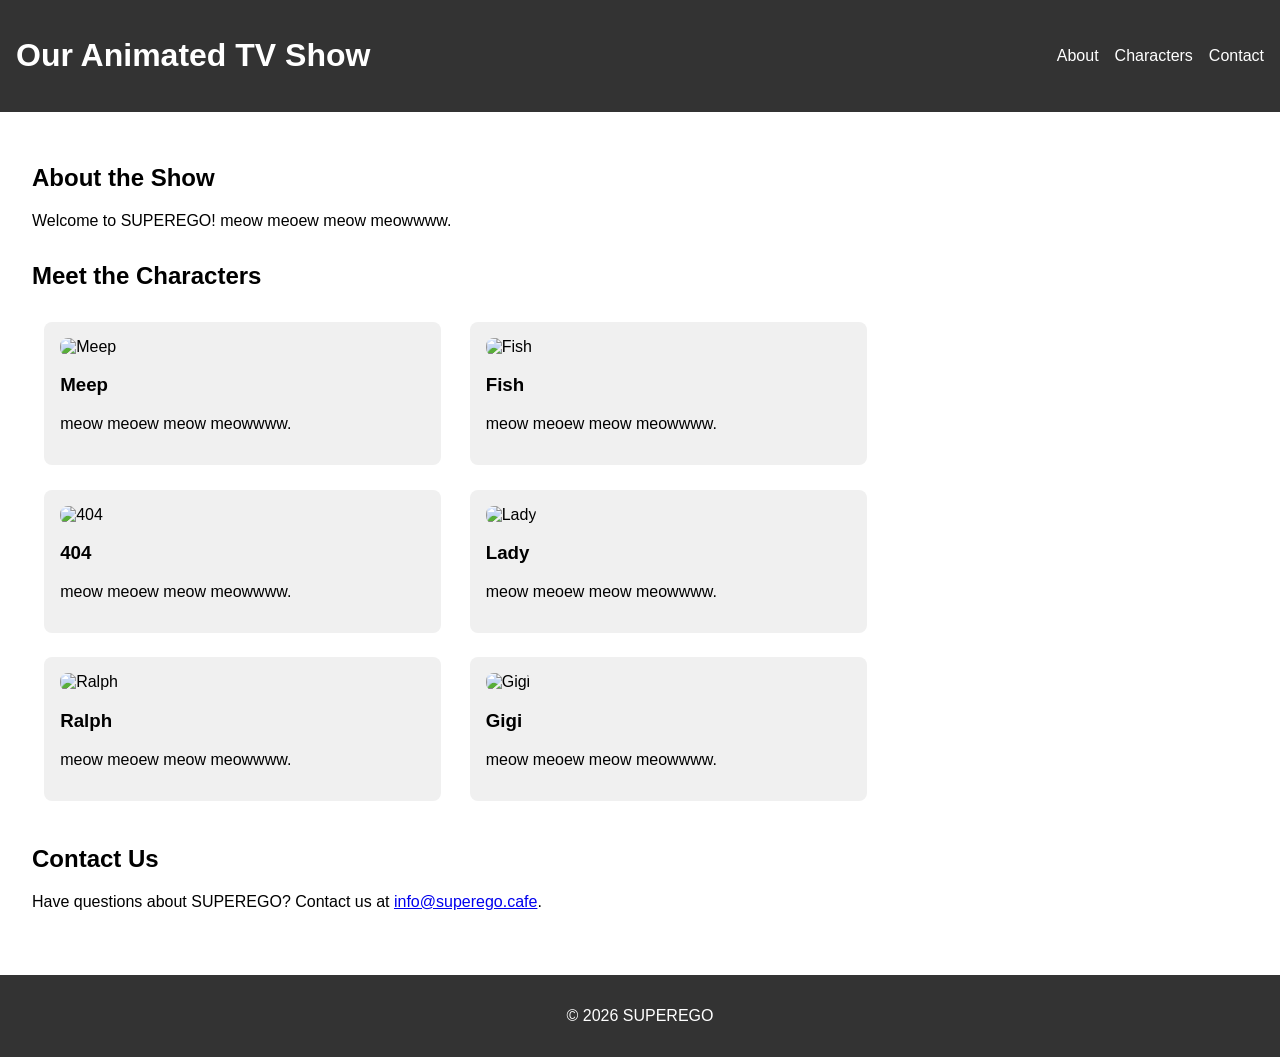
==== index.html @ 04eef26b "Add files via upload hello. this is me. the creator. i am on a phone call and it is late. i am makin" ====
<!DOCTYPE html>
<html lang="en">
<head>
  <meta charset="UTF-8">
  <meta name="viewport" content="width=device-width, initial-scale=1.0">
  <title>SUPEREGO</title>
  <link rel="stylesheet" href="styles.css">
</head>
<body>
  <header>
    <h1>Our Animated TV Show</h1>
    <nav>
      <ul>
        <li><a href="#about">About</a></li>
        <li><a href="#characters">Characters</a></li>
        <li><a href="#contact">Contact</a></li>
      </ul>
    </nav>
  </header>

  <main>
    <section id="about" class="section">
      <h2>About the Show</h2>
      <p>Welcome to SUPEREGO! meow meoew meow meowwww.</p>
    </section>

    <section id="characters" class="section">
      <h2>Meet the Characters</h2>
      
      <div class="character" data-name="meep">
        <img src="placeholder.jpg" alt="Meep">
        <h3>Meep</h3>
        <p>meow meoew meow meowwww.</p>
      </div>
      
      <div class="character" data-name="fish">
        <img src="placeholder.jpg" alt="Fish">
        <h3>Fish</h3>
        <p>meow meoew meow meowwww.</p>
      </div>
      
      <div class="character" data-name="404">
        <img src="placeholder.jpg" alt="404">
        <h3>404</h3>
        <p>meow meoew meow meowwww.</p>
      </div>
      
      <div class="character" data-name="lady">
        <img src="placeholder.jpg" alt="Lady">
        <h3>Lady</h3>
        <p>meow meoew meow meowwww.</p>
      </div>
      
      <div class="character" data-name="ralph">
        <img src="placeholder.jpg" alt="Ralph">
        <h3>Ralph</h3>
        <p>meow meoew meow meowwww.</p>
      </div>
      
      <div class="character" data-name="gigi">
        <img src="placeholder.jpg" alt="Gigi">
        <h3>Gigi</h3>
        <p>meow meoew meow meowwww.</p>
      </div>
    </section>

    <section id="contact" class="section">
      <h2>Contact Us</h2>
      <p>Have questions about SUPEREGO? Contact us at <a href="mailto:info@superego.cafe">info@superego.cafe</a>.</p>
    </section>
  </main>

  <footer>
    <p>&copy; 2026 SUPEREGO</p>
  </footer>

  <script src="script.js"></script>
</body>
</html>
---- styles.css ----
body {
  font-family: Arial, sans-serif;
  margin: 0;
  padding: 0;
}

header {
  background-color: #333;
  color: white;
  padding: 1em;
  display: flex;
  justify-content: space-between;
  align-items: center;
}

nav ul {
  list-style: none;
  margin: 0;
  padding: 0;
  display: flex;
}

nav ul li {
  margin-left: 1em;
}

nav ul li a {
  color: white;
  text-decoration: none;
}

main {
  padding: 2em;
}

.section {
  margin-bottom: 2em;
  opacity: 0;
  transform: translateY(20px);
  transition: all 0.5s ease-out;
}

.section.visible {
  opacity: 1;
  transform: translateY(0);
}

.character {
  display: inline-block;
  width: 30%;
  vertical-align: top;
  margin: 1%;
  background-color: #f0f0f0;
  padding: 1em;
  border-radius: 8px;
}

.character img {
  width: 100%;
  height: 200px;
  object-fit: cover;
  border-radius: 8px;
}

footer {
  background-color: #333;
  color: white;
  text-align: center;
  padding: 1em;
}
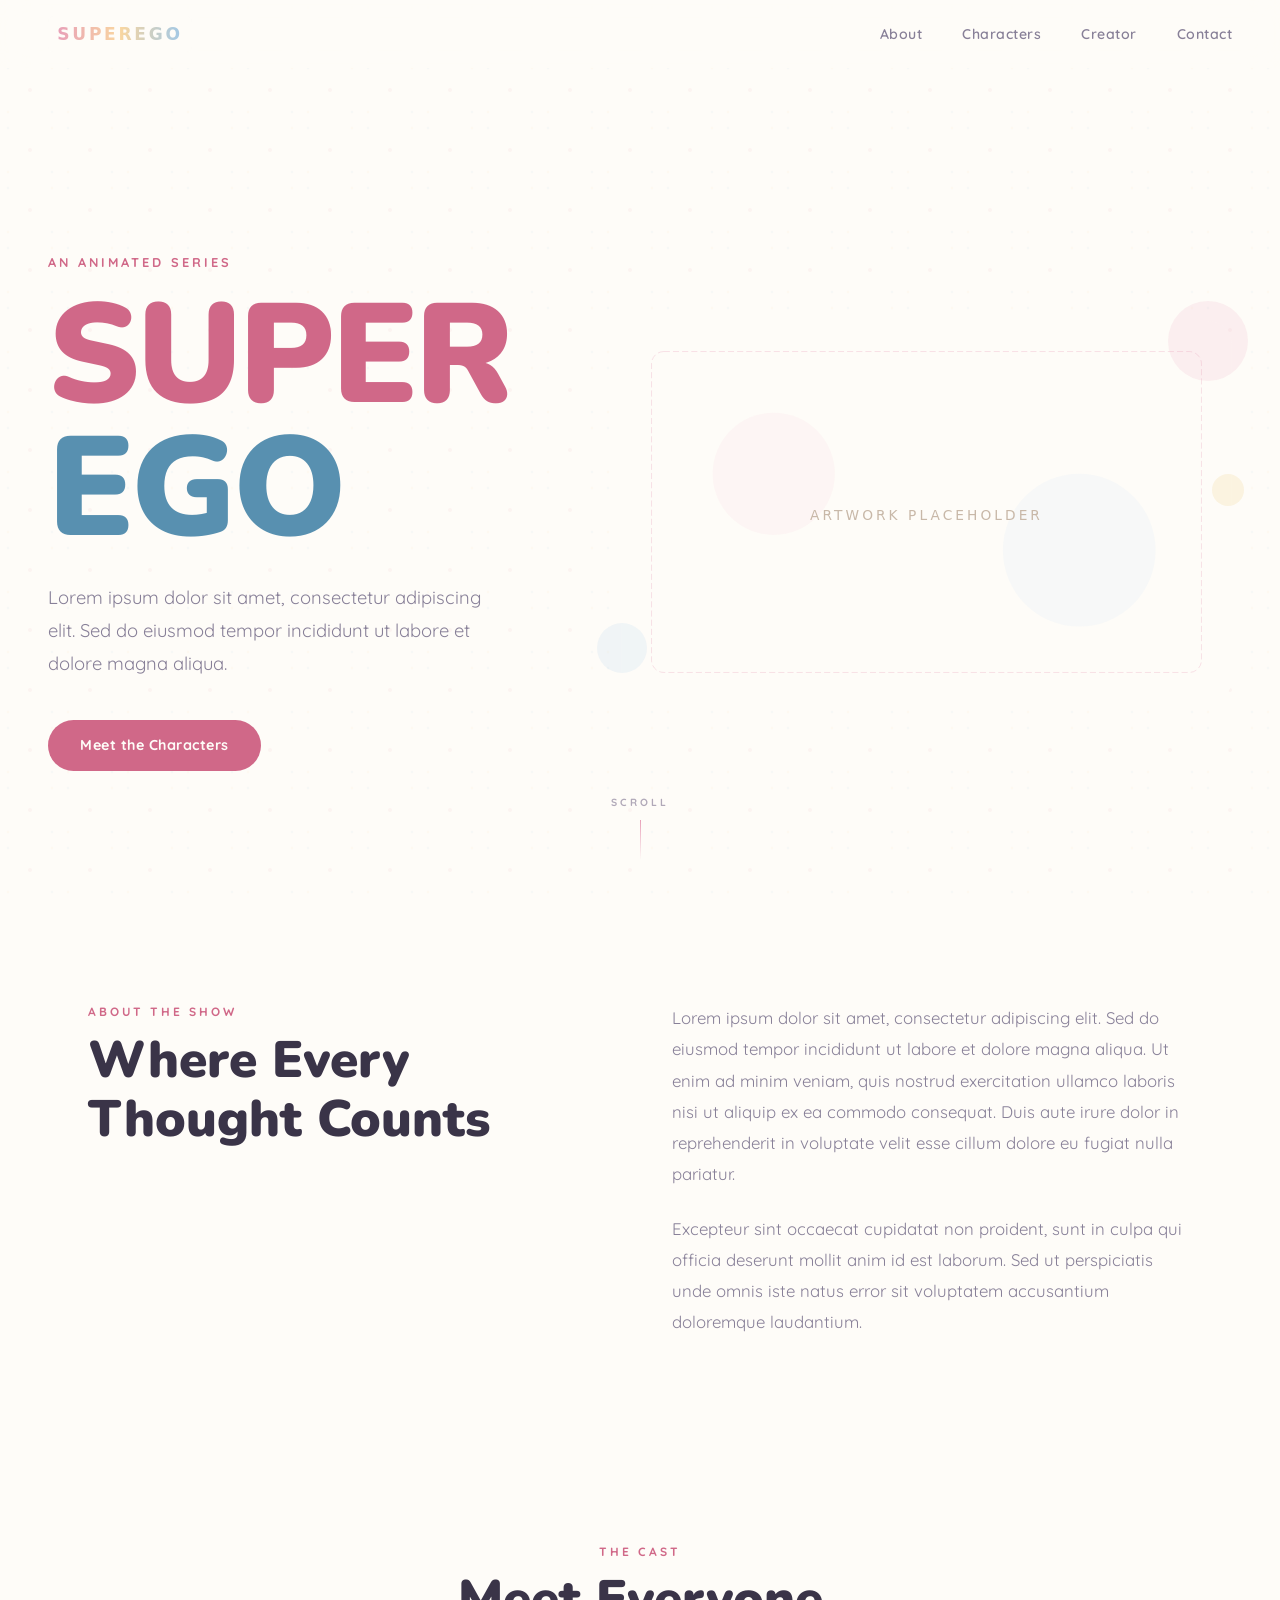
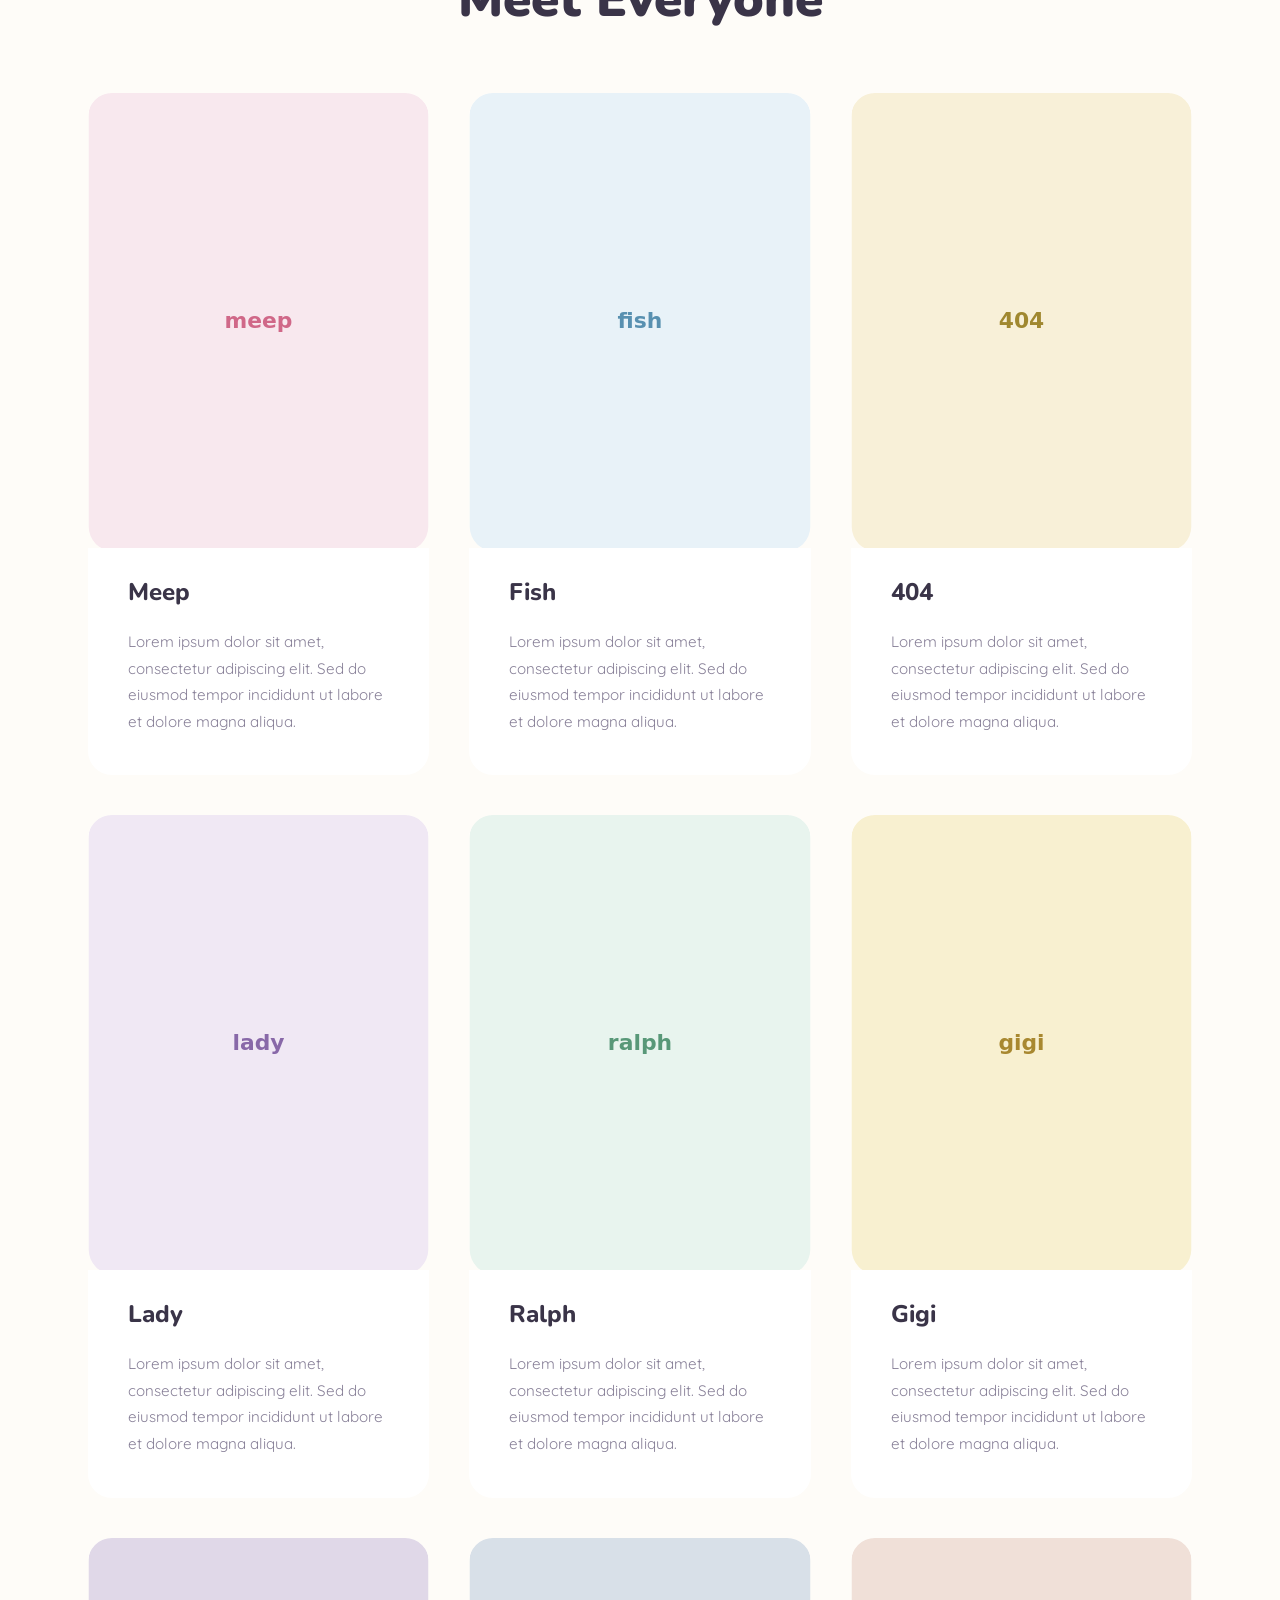
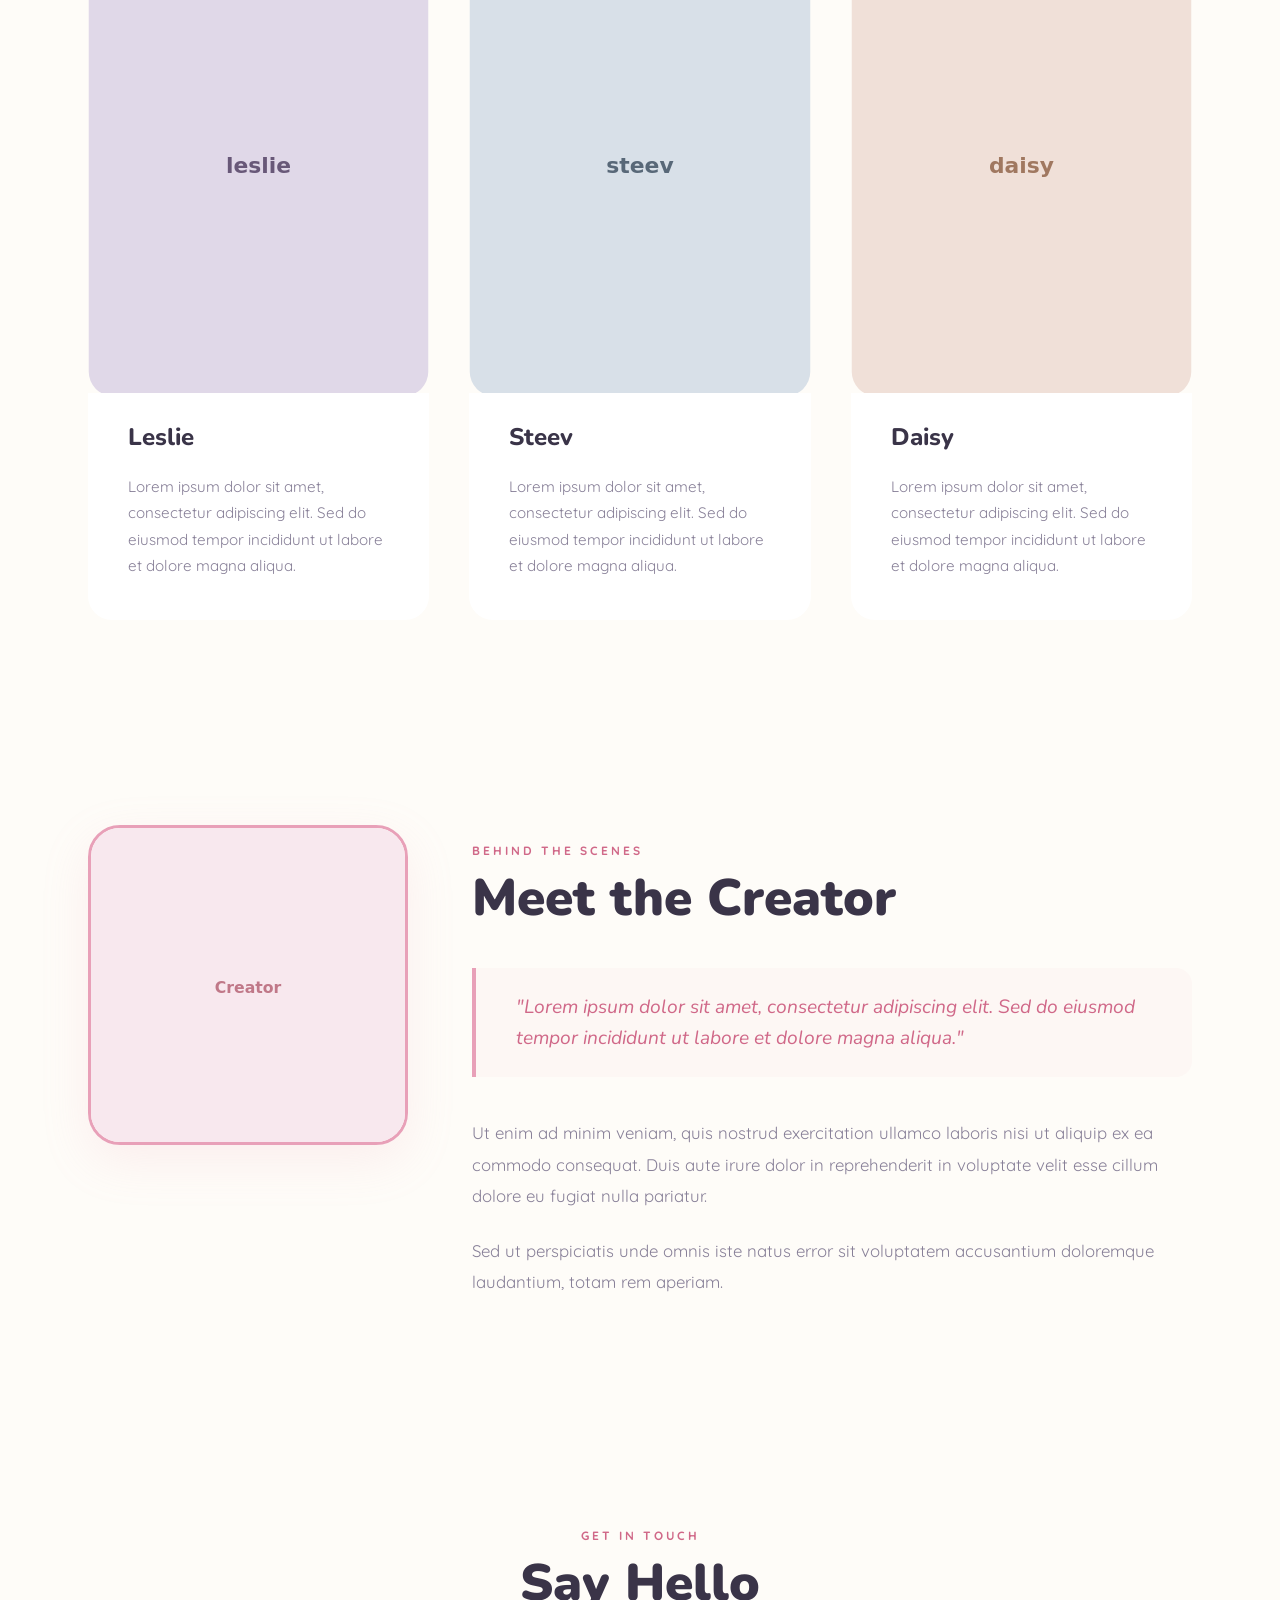
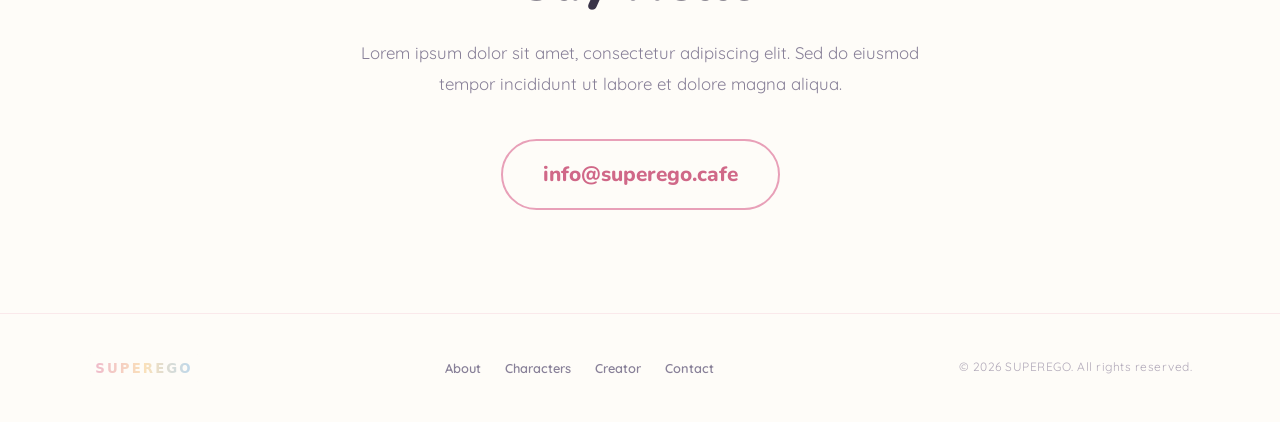
==== commit 4050b65c: "Add polished conventional site at root + interactive room at /room/ Root (superego.cafe): - 9 charac" ====
--- a/index.html
+++ b/index.html
@@ -4,74 +4,167 @@
   <meta charset="UTF-8">
   <meta name="viewport" content="width=device-width, initial-scale=1.0">
   <title>SUPEREGO</title>
+  <meta name="description" content="SUPEREGO - An animated series about nine unforgettable characters.">
+  <link rel="preconnect" href="https://fonts.googleapis.com">
+  <link rel="preconnect" href="https://fonts.gstatic.com" crossorigin>
+  <link href="https://fonts.googleapis.com/css2?family=Nunito:wght@400;600;700;800;900&family=Quicksand:wght@400;500;600;700&display=swap" rel="stylesheet">
   <link rel="stylesheet" href="styles.css">
 </head>
 <body>
+  <div class="bg-pattern" aria-hidden="true"></div>
+
   <header>
-    <h1>Our Animated TV Show</h1>
-    <nav>
-      <ul>
+    <nav class="nav" id="nav" aria-label="Main navigation">
+      <a href="#hero" class="nav-logo" aria-label="SUPEREGO home">
+        <img src="assets/logo-placeholder.svg" alt="SUPEREGO" width="160" height="40">
+      </a>
+      <button class="nav-toggle" id="navToggle" aria-expanded="false" aria-controls="navMenu" aria-label="Toggle navigation">
+        <span></span><span></span><span></span>
+      </button>
+      <ul class="nav-links" id="navMenu" role="list">
         <li><a href="#about">About</a></li>
         <li><a href="#characters">Characters</a></li>
+        <li><a href="#creator">Creator</a></li>
         <li><a href="#contact">Contact</a></li>
       </ul>
     </nav>
   </header>
 
+  <section class="hero" id="hero" aria-label="Introduction">
+    <div class="hero-inner">
+      <div class="hero-text">
+        <p class="hero-eyebrow">An Animated Series</p>
+        <h1 class="hero-title">
+          <span class="hero-line hero-line--1" aria-hidden="true">SUPER</span>
+          <span class="hero-line hero-line--2" aria-hidden="true">EGO</span>
+        </h1>
+        <p class="hero-tagline">Lorem ipsum dolor sit amet, consectetur adipiscing elit. Sed do eiusmod tempor incididunt ut labore et dolore magna aliqua.</p>
+        <a href="#characters" class="hero-cta">Meet the Characters</a>
+      </div>
+      <div class="hero-artwork">
+        <img src="assets/background-placeholder.svg" alt="SUPEREGO ensemble artwork placeholder" width="800" height="500">
+        <div class="hero-decor hero-decor--1" aria-hidden="true"></div>
+        <div class="hero-decor hero-decor--2" aria-hidden="true"></div>
+        <div class="hero-decor hero-decor--3" aria-hidden="true"></div>
+      </div>
+    </div>
+    <div class="scroll-indicator" aria-hidden="true">
+      <span>Scroll</span>
+      <div class="scroll-line"></div>
+    </div>
+  </section>
+
   <main>
-    <section id="about" class="section">
-      <h2>About the Show</h2>
-      <p>Welcome to SUPEREGO! meow meoew meow meowwww.</p>
-    </section>
-
-    <section id="characters" class="section">
-      <h2>Meet the Characters</h2>
-      
-      <div class="character" data-name="meep">
-        <img src="placeholder.jpg" alt="Meep">
-        <h3>Meep</h3>
-        <p>meow meoew meow meowwww.</p>
-      </div>
-      
-      <div class="character" data-name="fish">
-        <img src="placeholder.jpg" alt="Fish">
-        <h3>Fish</h3>
-        <p>meow meoew meow meowwww.</p>
-      </div>
-      
-      <div class="character" data-name="404">
-        <img src="placeholder.jpg" alt="404">
-        <h3>404</h3>
-        <p>meow meoew meow meowwww.</p>
-      </div>
-      
-      <div class="character" data-name="lady">
-        <img src="placeholder.jpg" alt="Lady">
-        <h3>Lady</h3>
-        <p>meow meoew meow meowwww.</p>
-      </div>
-      
-      <div class="character" data-name="ralph">
-        <img src="placeholder.jpg" alt="Ralph">
-        <h3>Ralph</h3>
-        <p>meow meoew meow meowwww.</p>
-      </div>
-      
-      <div class="character" data-name="gigi">
-        <img src="placeholder.jpg" alt="Gigi">
-        <h3>Gigi</h3>
-        <p>meow meoew meow meowwww.</p>
+    <section class="about section" id="about">
+      <div class="container">
+        <div class="about-layout">
+          <div class="about-header reveal">
+            <span class="section-eyebrow">About the Show</span>
+            <h2 class="section-title">Where Every<br>Thought Counts</h2>
+          </div>
+          <div class="about-body reveal">
+            <div class="about-columns">
+              <div class="about-col">
+                <p>Lorem ipsum dolor sit amet, consectetur adipiscing elit. Sed do eiusmod tempor incididunt ut labore et dolore magna aliqua. Ut enim ad minim veniam, quis nostrud exercitation ullamco laboris nisi ut aliquip ex ea commodo consequat. Duis aute irure dolor in reprehenderit in voluptate velit esse cillum dolore eu fugiat nulla pariatur.</p>
+              </div>
+              <div class="about-col">
+                <p>Excepteur sint occaecat cupidatat non proident, sunt in culpa qui officia deserunt mollit anim id est laborum. Sed ut perspiciatis unde omnis iste natus error sit voluptatem accusantium doloremque laudantium.</p>
+              </div>
+            </div>
+          </div>
+        </div>
       </div>
     </section>
 
-    <section id="contact" class="section">
-      <h2>Contact Us</h2>
-      <p>Have questions about SUPEREGO? Contact us at <a href="mailto:info@superego.cafe">info@superego.cafe</a>.</p>
+    <section class="characters section" id="characters">
+      <div class="container">
+        <div class="characters-header reveal">
+          <span class="section-eyebrow">The Cast</span>
+          <h2 class="section-title">Meet Everyone</h2>
+        </div>
+        <div class="character-grid">
+          <article class="character-card reveal" data-accent="pink">
+            <div class="character-card-img"><img src="assets/characters/meep-placeholder.svg" alt="Meep" width="280" height="380" loading="lazy"></div>
+            <div class="character-card-body"><h3 class="character-card-name">Meep</h3><p class="character-card-desc">Lorem ipsum dolor sit amet, consectetur adipiscing elit. Sed do eiusmod tempor incididunt ut labore et dolore magna aliqua.</p></div>
+          </article>
+          <article class="character-card reveal" data-accent="blue">
+            <div class="character-card-img"><img src="assets/characters/fish-placeholder.svg" alt="Fish" width="280" height="380" loading="lazy"></div>
+            <div class="character-card-body"><h3 class="character-card-name">Fish</h3><p class="character-card-desc">Lorem ipsum dolor sit amet, consectetur adipiscing elit. Sed do eiusmod tempor incididunt ut labore et dolore magna aliqua.</p></div>
+          </article>
+          <article class="character-card reveal" data-accent="yellow">
+            <div class="character-card-img"><img src="assets/characters/404-placeholder.svg" alt="404" width="280" height="380" loading="lazy"></div>
+            <div class="character-card-body"><h3 class="character-card-name">404</h3><p class="character-card-desc">Lorem ipsum dolor sit amet, consectetur adipiscing elit. Sed do eiusmod tempor incididunt ut labore et dolore magna aliqua.</p></div>
+          </article>
+          <article class="character-card reveal" data-accent="lavender">
+            <div class="character-card-img"><img src="assets/characters/lady-placeholder.svg" alt="Lady" width="280" height="380" loading="lazy"></div>
+            <div class="character-card-body"><h3 class="character-card-name">Lady</h3><p class="character-card-desc">Lorem ipsum dolor sit amet, consectetur adipiscing elit. Sed do eiusmod tempor incididunt ut labore et dolore magna aliqua.</p></div>
+          </article>
+          <article class="character-card reveal" data-accent="green">
+            <div class="character-card-img"><img src="assets/characters/ralph-placeholder.svg" alt="Ralph" width="280" height="380" loading="lazy"></div>
+            <div class="character-card-body"><h3 class="character-card-name">Ralph</h3><p class="character-card-desc">Lorem ipsum dolor sit amet, consectetur adipiscing elit. Sed do eiusmod tempor incididunt ut labore et dolore magna aliqua.</p></div>
+          </article>
+          <article class="character-card reveal" data-accent="gold">
+            <div class="character-card-img"><img src="assets/characters/gigi-placeholder.svg" alt="Gigi" width="280" height="380" loading="lazy"></div>
+            <div class="character-card-body"><h3 class="character-card-name">Gigi</h3><p class="character-card-desc">Lorem ipsum dolor sit amet, consectetur adipiscing elit. Sed do eiusmod tempor incididunt ut labore et dolore magna aliqua.</p></div>
+          </article>
+          <article class="character-card reveal" data-accent="pink">
+            <div class="character-card-img"><img src="assets/characters/leslie-placeholder.svg" alt="Leslie" width="280" height="380" loading="lazy"></div>
+            <div class="character-card-body"><h3 class="character-card-name">Leslie</h3><p class="character-card-desc">Lorem ipsum dolor sit amet, consectetur adipiscing elit. Sed do eiusmod tempor incididunt ut labore et dolore magna aliqua.</p></div>
+          </article>
+          <article class="character-card reveal" data-accent="blue">
+            <div class="character-card-img"><img src="assets/characters/steev-placeholder.svg" alt="Steev" width="280" height="380" loading="lazy"></div>
+            <div class="character-card-body"><h3 class="character-card-name">Steev</h3><p class="character-card-desc">Lorem ipsum dolor sit amet, consectetur adipiscing elit. Sed do eiusmod tempor incididunt ut labore et dolore magna aliqua.</p></div>
+          </article>
+          <article class="character-card reveal" data-accent="yellow">
+            <div class="character-card-img"><img src="assets/characters/daisy-placeholder.svg" alt="Daisy" width="280" height="380" loading="lazy"></div>
+            <div class="character-card-body"><h3 class="character-card-name">Daisy</h3><p class="character-card-desc">Lorem ipsum dolor sit amet, consectetur adipiscing elit. Sed do eiusmod tempor incididunt ut labore et dolore magna aliqua.</p></div>
+          </article>
+        </div>
+      </div>
+    </section>
+
+    <section class="creator section" id="creator">
+      <div class="container">
+        <div class="creator-layout">
+          <div class="creator-visual reveal">
+            <img src="assets/creator-placeholder.svg" alt="Illustration of the creator" width="320" height="320">
+          </div>
+          <div class="creator-content reveal">
+            <span class="section-eyebrow">Behind the Scenes</span>
+            <h2 class="section-title">Meet the Creator</h2>
+            <blockquote class="creator-quote"><p>"Lorem ipsum dolor sit amet, consectetur adipiscing elit. Sed do eiusmod tempor incididunt ut labore et dolore magna aliqua."</p></blockquote>
+            <p class="creator-bio">Ut enim ad minim veniam, quis nostrud exercitation ullamco laboris nisi ut aliquip ex ea commodo consequat. Duis aute irure dolor in reprehenderit in voluptate velit esse cillum dolore eu fugiat nulla pariatur.</p>
+            <p class="creator-bio">Sed ut perspiciatis unde omnis iste natus error sit voluptatem accusantium doloremque laudantium, totam rem aperiam.</p>
+          </div>
+        </div>
+      </div>
+    </section>
+
+    <section class="contact section" id="contact">
+      <div class="container">
+        <div class="contact-layout reveal">
+          <span class="section-eyebrow">Get in Touch</span>
+          <h2 class="section-title">Say Hello</h2>
+          <p class="contact-text">Lorem ipsum dolor sit amet, consectetur adipiscing elit. Sed do eiusmod tempor incididunt ut labore et dolore magna aliqua.</p>
+          <a href="mailto:info@superego.cafe" class="contact-email">info@superego.cafe</a>
+        </div>
+      </div>
     </section>
   </main>
 
-  <footer>
-    <p>&copy; 2026 SUPEREGO</p>
+  <footer class="footer">
+    <div class="container footer-inner">
+      <div class="footer-brand"><img src="assets/logo-placeholder.svg" alt="SUPEREGO" width="120" height="30"></div>
+      <nav class="footer-nav" aria-label="Footer navigation">
+        <ul role="list">
+          <li><a href="#about">About</a></li>
+          <li><a href="#characters">Characters</a></li>
+          <li><a href="#creator">Creator</a></li>
+          <li><a href="#contact">Contact</a></li>
+        </ul>
+      </nav>
+      <p class="footer-copy">&copy; 2026 SUPEREGO. All rights reserved.</p>
+    </div>
   </footer>
 
   <script src="script.js"></script>
--- a/styles.css
+++ b/styles.css
@@ -1,70 +1,104 @@
-body {
-  font-family: Arial, sans-serif;
-  margin: 0;
-  padding: 0;
-}
-
-header {
-  background-color: #333;
-  color: white;
-  padding: 1em;
-  display: flex;
-  justify-content: space-between;
-  align-items: center;
-}
-
-nav ul {
-  list-style: none;
-  margin: 0;
-  padding: 0;
-  display: flex;
-}
-
-nav ul li {
-  margin-left: 1em;
-}
-
-nav ul li a {
-  color: white;
-  text-decoration: none;
-}
-
-main {
-  padding: 2em;
-}
-
-.section {
-  margin-bottom: 2em;
-  opacity: 0;
-  transform: translateY(20px);
-  transition: all 0.5s ease-out;
-}
-
-.section.visible {
-  opacity: 1;
-  transform: translateY(0);
-}
-
-.character {
-  display: inline-block;
-  width: 30%;
-  vertical-align: top;
-  margin: 1%;
-  background-color: #f0f0f0;
-  padding: 1em;
-  border-radius: 8px;
-}
-
-.character img {
-  width: 100%;
-  height: 200px;
-  object-fit: cover;
-  border-radius: 8px;
-}
-
-footer {
-  background-color: #333;
-  color: white;
-  text-align: center;
-  padding: 1em;
-}+:root{--c-bg:#FEFCF8;--c-surface:#FFF;--c-text:#3A3448;--c-text-dim:#888098;--c-text-light:#B0A8B8;--c-pink:#E8A0B8;--c-pink-deep:#D06888;--c-blue:#A0C8E8;--c-blue-deep:#5890B0;--c-yellow:#F0D080;--c-yellow-deep:#C8A838;--c-lavender:#C8A8E0;--c-lavender-deep:#8868A8;--c-green:#90C8A8;--c-green-deep:#589878;--c-gold:#E0C060;--c-gold-deep:#A88830;--ff-heading:'Nunito',system-ui,sans-serif;--ff-body:'Quicksand',system-ui,sans-serif;--sp-xs:.5rem;--sp-sm:1rem;--sp-md:1.5rem;--sp-lg:2.5rem;--sp-xl:4rem;--sp-2xl:6rem;--sp-3xl:8rem;--container-max:1200px;--section-pad:clamp(4rem,8vw,8rem);--r-sm:8px;--r-md:16px;--r-lg:24px;--r-xl:32px;--ease-out:cubic-bezier(.16,1,.3,1);--ease-smooth:cubic-bezier(.4,0,.2,1);--dur-fast:.2s;--dur-med:.4s;--dur-slow:.7s}
+*,*::before,*::after{margin:0;padding:0;box-sizing:border-box}
+html{scroll-behavior:smooth;-webkit-text-size-adjust:100%}
+body{font-family:var(--ff-body);background:var(--c-bg);color:var(--c-text);line-height:1.7;overflow-x:hidden;-webkit-font-smoothing:antialiased}
+img{max-width:100%;height:auto;display:block}
+a{color:inherit;text-decoration:none}
+ul{list-style:none}
+button{background:none;border:none;cursor:pointer;font:inherit;color:inherit}
+.container{width:100%;max-width:var(--container-max);margin:0 auto;padding:0 clamp(1.5rem,4vw,3rem)}
+.section{position:relative;z-index:1;padding:var(--section-pad) 0}
+.bg-pattern{position:fixed;inset:0;background-image:url('assets/pattern.svg');background-repeat:repeat;background-size:60px 60px;opacity:.5;pointer-events:none;z-index:0}
+.nav{position:fixed;top:0;left:0;right:0;z-index:100;display:flex;justify-content:space-between;align-items:center;padding:var(--sp-sm) clamp(1.5rem,4vw,3rem);background:rgba(254,252,248,.88);backdrop-filter:blur(16px);-webkit-backdrop-filter:blur(16px);transition:transform var(--dur-med) var(--ease-smooth),box-shadow var(--dur-med) var(--ease-smooth)}
+.nav:not(.at-top){box-shadow:0 1px 0 0 rgba(232,160,184,.2)}
+.nav.hidden{transform:translateY(-100%)}
+.nav-logo{display:flex;align-items:center;flex-shrink:0}
+.nav-logo img{height:36px;width:auto}
+.nav-links{display:flex;gap:var(--sp-lg)}
+.nav-links a{font-family:var(--ff-body);font-size:.88rem;font-weight:600;color:var(--c-text-dim);letter-spacing:.5px;position:relative;padding:var(--sp-xs) 0;transition:color var(--dur-fast) var(--ease-smooth)}
+.nav-links a::after{content:'';position:absolute;bottom:0;left:0;right:0;height:2px;background:var(--c-pink);border-radius:1px;transform:scaleX(0);transform-origin:center;transition:transform var(--dur-fast) var(--ease-smooth)}
+.nav-links a:hover,.nav-links a:focus-visible{color:var(--c-pink-deep)}
+.nav-links a:hover::after,.nav-links a:focus-visible::after{transform:scaleX(1)}
+.nav-toggle{display:none;flex-direction:column;gap:5px;padding:8px;z-index:110}
+.nav-toggle span{display:block;width:22px;height:2px;background:var(--c-text);border-radius:2px;transition:transform var(--dur-fast) var(--ease-smooth),opacity var(--dur-fast) var(--ease-smooth)}
+.nav-toggle[aria-expanded="true"] span:nth-child(1){transform:translateY(7px) rotate(45deg)}
+.nav-toggle[aria-expanded="true"] span:nth-child(2){opacity:0}
+.nav-toggle[aria-expanded="true"] span:nth-child(3){transform:translateY(-7px) rotate(-45deg)}
+.hero{position:relative;z-index:1;min-height:100vh;min-height:100dvh;display:flex;flex-direction:column;justify-content:center;padding:calc(var(--sp-3xl) + 60px) clamp(1.5rem,4vw,3rem) var(--sp-xl)}
+.hero-inner{max-width:var(--container-max);margin:0 auto;width:100%;display:grid;grid-template-columns:1fr 1.2fr;gap:var(--sp-xl);align-items:center}
+.hero-eyebrow{font-family:var(--ff-body);font-size:.8rem;font-weight:700;letter-spacing:3px;text-transform:uppercase;color:var(--c-pink-deep);margin-bottom:var(--sp-sm);display:block}
+.hero-title{display:flex;flex-direction:column;margin-bottom:var(--sp-md)}
+.hero-line{font-family:var(--ff-heading);font-weight:900;line-height:.95;letter-spacing:-.02em;opacity:0;transform:translateY(40px);animation:heroReveal .9s var(--ease-out) forwards}
+.hero-line--1{font-size:clamp(4.5rem,11vw,9rem);color:var(--c-pink-deep);animation-delay:.2s}
+.hero-line--2{font-size:clamp(4.5rem,11vw,9rem);color:var(--c-blue-deep);animation-delay:.45s}
+@keyframes heroReveal{to{opacity:1;transform:translateY(0)}}
+.hero-tagline{font-size:clamp(1rem,1.8vw,1.15rem);color:var(--c-text-dim);line-height:1.8;max-width:440px;margin-bottom:var(--sp-lg);opacity:0;animation:fadeIn .8s var(--ease-smooth) .8s forwards}
+.hero-cta{display:inline-flex;align-items:center;gap:var(--sp-xs);padding:.85rem 2rem;font-family:var(--ff-body);font-size:.9rem;font-weight:700;letter-spacing:.5px;color:var(--c-bg);background:var(--c-pink-deep);border-radius:60px;transition:transform var(--dur-fast) var(--ease-smooth),box-shadow var(--dur-fast) var(--ease-smooth);opacity:0;animation:fadeIn .8s var(--ease-smooth) 1s forwards}
+.hero-cta:hover{transform:translateY(-2px);box-shadow:0 8px 24px rgba(208,104,136,.3)}
+.hero-cta:focus-visible{outline:2px solid var(--c-pink-deep);outline-offset:3px}
+.hero-artwork{position:relative;opacity:0;animation:fadeIn 1s var(--ease-smooth) .6s forwards}
+.hero-artwork img{width:100%;border-radius:var(--r-lg)}
+.hero-decor{position:absolute;border-radius:50%;pointer-events:none}
+.hero-decor--1{width:80px;height:80px;background:var(--c-pink);opacity:.15;top:-20px;right:-16px;animation:float 6s ease-in-out infinite}
+.hero-decor--2{width:50px;height:50px;background:var(--c-blue);opacity:.15;bottom:30px;left:-24px;animation:float 5s ease-in-out 1s infinite}
+.hero-decor--3{width:32px;height:32px;background:var(--c-yellow);opacity:.2;top:40%;right:-12px;animation:float 4s ease-in-out 2s infinite}
+@keyframes float{0%,100%{transform:translateY(0)}50%{transform:translateY(-10px)}}
+@keyframes fadeIn{to{opacity:1}}
+.scroll-indicator{position:absolute;bottom:var(--sp-lg);left:50%;transform:translateX(-50%);display:flex;flex-direction:column;align-items:center;gap:var(--sp-xs);opacity:0;animation:fadeIn .8s var(--ease-smooth) 1.4s forwards}
+.scroll-indicator span{font-size:.65rem;font-weight:700;letter-spacing:3px;text-transform:uppercase;color:var(--c-text-light)}
+.scroll-line{width:1px;height:40px;background:linear-gradient(to bottom,var(--c-pink),transparent);animation:scrollPulse 2s ease-in-out infinite}
+@keyframes scrollPulse{0%,100%{opacity:.4;transform:scaleY(1)}50%{opacity:1;transform:scaleY(1.3)}}
+.section-eyebrow{font-family:var(--ff-body);font-size:.75rem;font-weight:700;letter-spacing:3px;text-transform:uppercase;color:var(--c-pink-deep);display:block;margin-bottom:var(--sp-xs)}
+.section-title{font-family:var(--ff-heading);font-size:clamp(2rem,5vw,3.2rem);font-weight:900;line-height:1.15;color:var(--c-text)}
+.about-layout{display:grid;grid-template-columns:1fr 1fr;gap:var(--sp-lg) var(--sp-xl)}
+.about-header{grid-column:1;grid-row:1}
+.about-body{grid-column:2;grid-row:1}
+.about-columns{display:flex;flex-direction:column;gap:var(--sp-md)}
+.about-col p{color:var(--c-text-dim);font-size:1.05rem;line-height:1.85}
+.characters-header{text-align:center;margin-bottom:var(--sp-xl)}
+.character-grid{display:grid;grid-template-columns:repeat(3,1fr);gap:var(--sp-lg)}
+.character-card{background:var(--c-surface);border-radius:var(--r-lg);overflow:hidden;transition:transform var(--dur-med) var(--ease-out),box-shadow var(--dur-med) var(--ease-out);position:relative}
+.character-card::before{content:'';position:absolute;inset:0;border-radius:var(--r-lg);border:2px solid transparent;transition:border-color var(--dur-fast) var(--ease-smooth);pointer-events:none;z-index:2}
+.character-card:hover{transform:translateY(-6px);box-shadow:0 16px 48px rgba(58,52,72,.1)}
+.character-card:hover::before{border-color:var(--c-pink)}
+.character-card[data-accent="blue"]:hover::before{border-color:var(--c-blue)}
+.character-card[data-accent="yellow"]:hover::before{border-color:var(--c-yellow)}
+.character-card[data-accent="lavender"]:hover::before{border-color:var(--c-lavender)}
+.character-card[data-accent="green"]:hover::before{border-color:var(--c-green)}
+.character-card[data-accent="gold"]:hover::before{border-color:var(--c-gold)}
+.character-card-img{position:relative;overflow:hidden;aspect-ratio:3/4;background:var(--c-bg)}
+.character-card-img img{width:100%;height:100%;object-fit:cover;transition:transform var(--dur-slow) var(--ease-out)}
+.character-card:hover .character-card-img img{transform:scale(1.03)}
+.character-card-body{padding:var(--sp-md) var(--sp-lg) var(--sp-lg)}
+.character-card-name{font-family:var(--ff-heading);font-size:1.5rem;font-weight:800;margin:0 0 var(--sp-sm);color:var(--c-text)}
+.character-card-desc{color:var(--c-text-dim);font-size:.95rem;line-height:1.75}
+.creator-layout{display:grid;grid-template-columns:320px 1fr;gap:var(--sp-xl);align-items:start}
+.creator-visual{position:sticky;top:100px}
+.creator-visual img{width:100%;border-radius:var(--r-xl);border:3px solid var(--c-pink);box-shadow:0 16px 48px rgba(232,160,184,.15)}
+.creator-content{padding-top:var(--sp-sm)}
+.creator-quote{margin:var(--sp-lg) 0;padding:var(--sp-md) var(--sp-lg);border-left:4px solid var(--c-pink);background:rgba(232,160,184,.06);border-radius:0 var(--r-md) var(--r-md) 0}
+.creator-quote p{font-family:var(--ff-heading);font-size:1.2rem;font-style:italic;color:var(--c-pink-deep);line-height:1.6}
+.creator-bio{color:var(--c-text-dim);font-size:1.05rem;line-height:1.85;margin-bottom:var(--sp-md)}
+.contact-layout{text-align:center;max-width:600px;margin:0 auto}
+.contact-text{color:var(--c-text-dim);font-size:1.05rem;line-height:1.85;margin:var(--sp-md) 0 var(--sp-lg)}
+.contact-email{display:inline-block;font-family:var(--ff-heading);font-size:1.3rem;font-weight:800;color:var(--c-pink-deep);padding:var(--sp-sm) var(--sp-lg);border:2px solid var(--c-pink);border-radius:60px;transition:background var(--dur-fast) var(--ease-smooth),color var(--dur-fast) var(--ease-smooth)}
+.contact-email:hover,.contact-email:focus-visible{background:var(--c-pink-deep);color:#fff}
+.contact-email:focus-visible{outline:2px solid var(--c-pink-deep);outline-offset:3px}
+.footer{position:relative;z-index:1;border-top:1px solid rgba(232,160,184,.2);padding:var(--sp-lg) 0}
+.footer-inner{display:flex;justify-content:space-between;align-items:center;flex-wrap:wrap;gap:var(--sp-md)}
+.footer-brand img{height:28px;width:auto;opacity:.7}
+.footer-nav ul{display:flex;gap:var(--sp-md)}
+.footer-nav a{font-family:var(--ff-body);font-size:.8rem;font-weight:600;color:var(--c-text-dim);transition:color var(--dur-fast) var(--ease-smooth)}
+.footer-nav a:hover{color:var(--c-pink-deep)}
+.footer-copy{font-family:var(--ff-body);font-size:.75rem;color:var(--c-text-light);letter-spacing:.5px}
+.reveal{opacity:0;transform:translateY(32px);transition:opacity var(--dur-slow) var(--ease-out),transform var(--dur-slow) var(--ease-out)}
+.reveal.visible{opacity:1;transform:translateY(0)}
+.reveal:nth-child(2){transition-delay:.08s}
+.reveal:nth-child(3){transition-delay:.16s}
+.reveal:nth-child(4){transition-delay:.24s}
+.reveal:nth-child(5){transition-delay:.32s}
+.reveal:nth-child(6){transition-delay:.4s}
+@media(max-width:1024px){.character-grid{grid-template-columns:repeat(2,1fr)}.hero-inner{grid-template-columns:1fr;gap:var(--sp-lg)}.hero-artwork{max-width:560px}.about-layout{grid-template-columns:1fr;gap:var(--sp-lg)}.about-header{grid-column:1;grid-row:1}.about-body{grid-column:1;grid-row:2}.creator-layout{grid-template-columns:1fr;gap:var(--sp-lg)}.creator-visual{position:static;max-width:280px;margin:0 auto}}
+@media(max-width:768px){.nav-links{display:none;position:fixed;top:0;left:0;right:0;bottom:0;background:rgba(254,252,248,.97);backdrop-filter:blur(20px);-webkit-backdrop-filter:blur(20px);flex-direction:column;align-items:center;justify-content:center;gap:var(--sp-xl);z-index:100}.nav-links.open{display:flex}.nav-links a{font-size:1.4rem;font-weight:700}.nav-toggle{display:flex}.hero-inner{grid-template-columns:1fr}.character-grid{grid-template-columns:1fr;max-width:400px;margin:0 auto}.footer-inner{flex-direction:column;text-align:center}.footer-nav ul{justify-content:center}}
+@media(max-width:480px){.hero-line--1,.hero-line--2{letter-spacing:-.01em}.character-card-body{padding:var(--sp-sm) var(--sp-md) var(--sp-md)}}
+@media(prefers-reduced-motion:reduce){*,*::before,*::after{animation-duration:.01ms!important;animation-iteration-count:1!important;transition-duration:.01ms!important}.hero-line,.hero-tagline,.hero-cta,.hero-artwork,.scroll-indicator,.reveal{opacity:1!important;transform:none!important}}
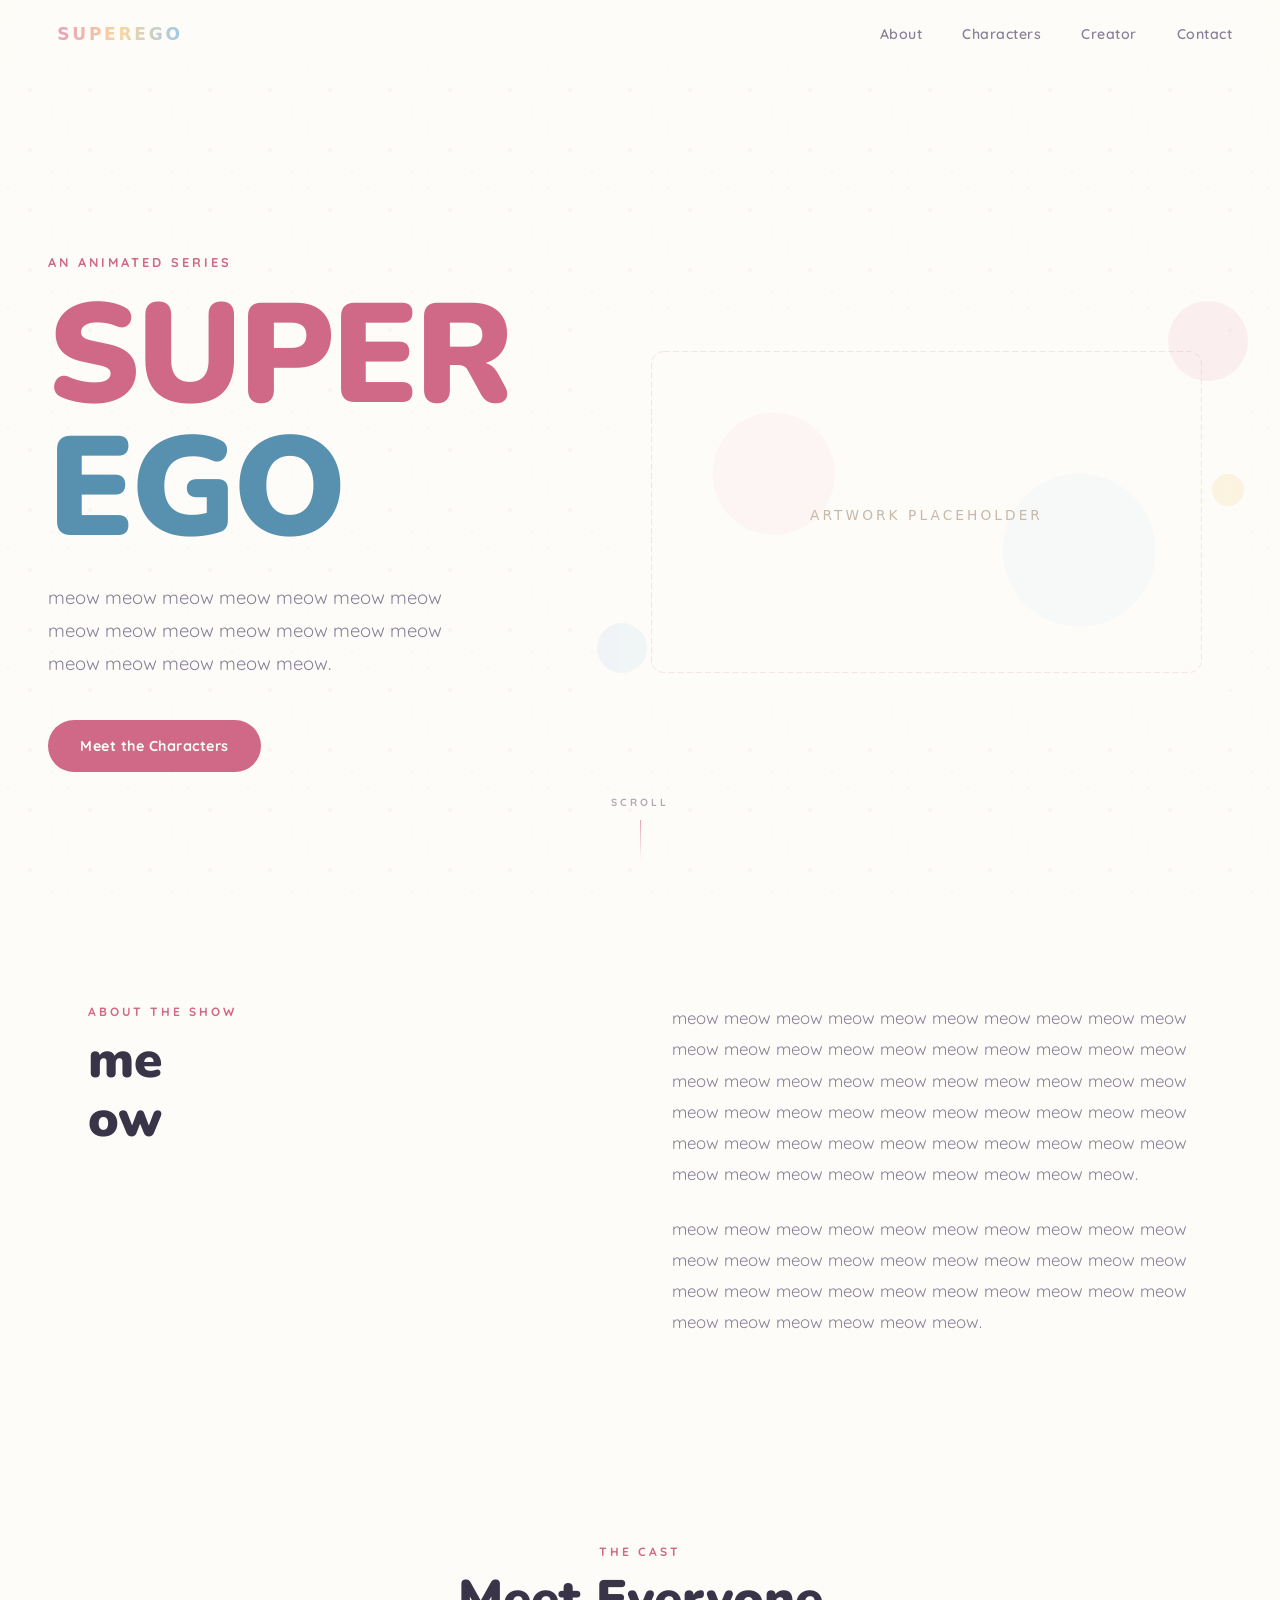
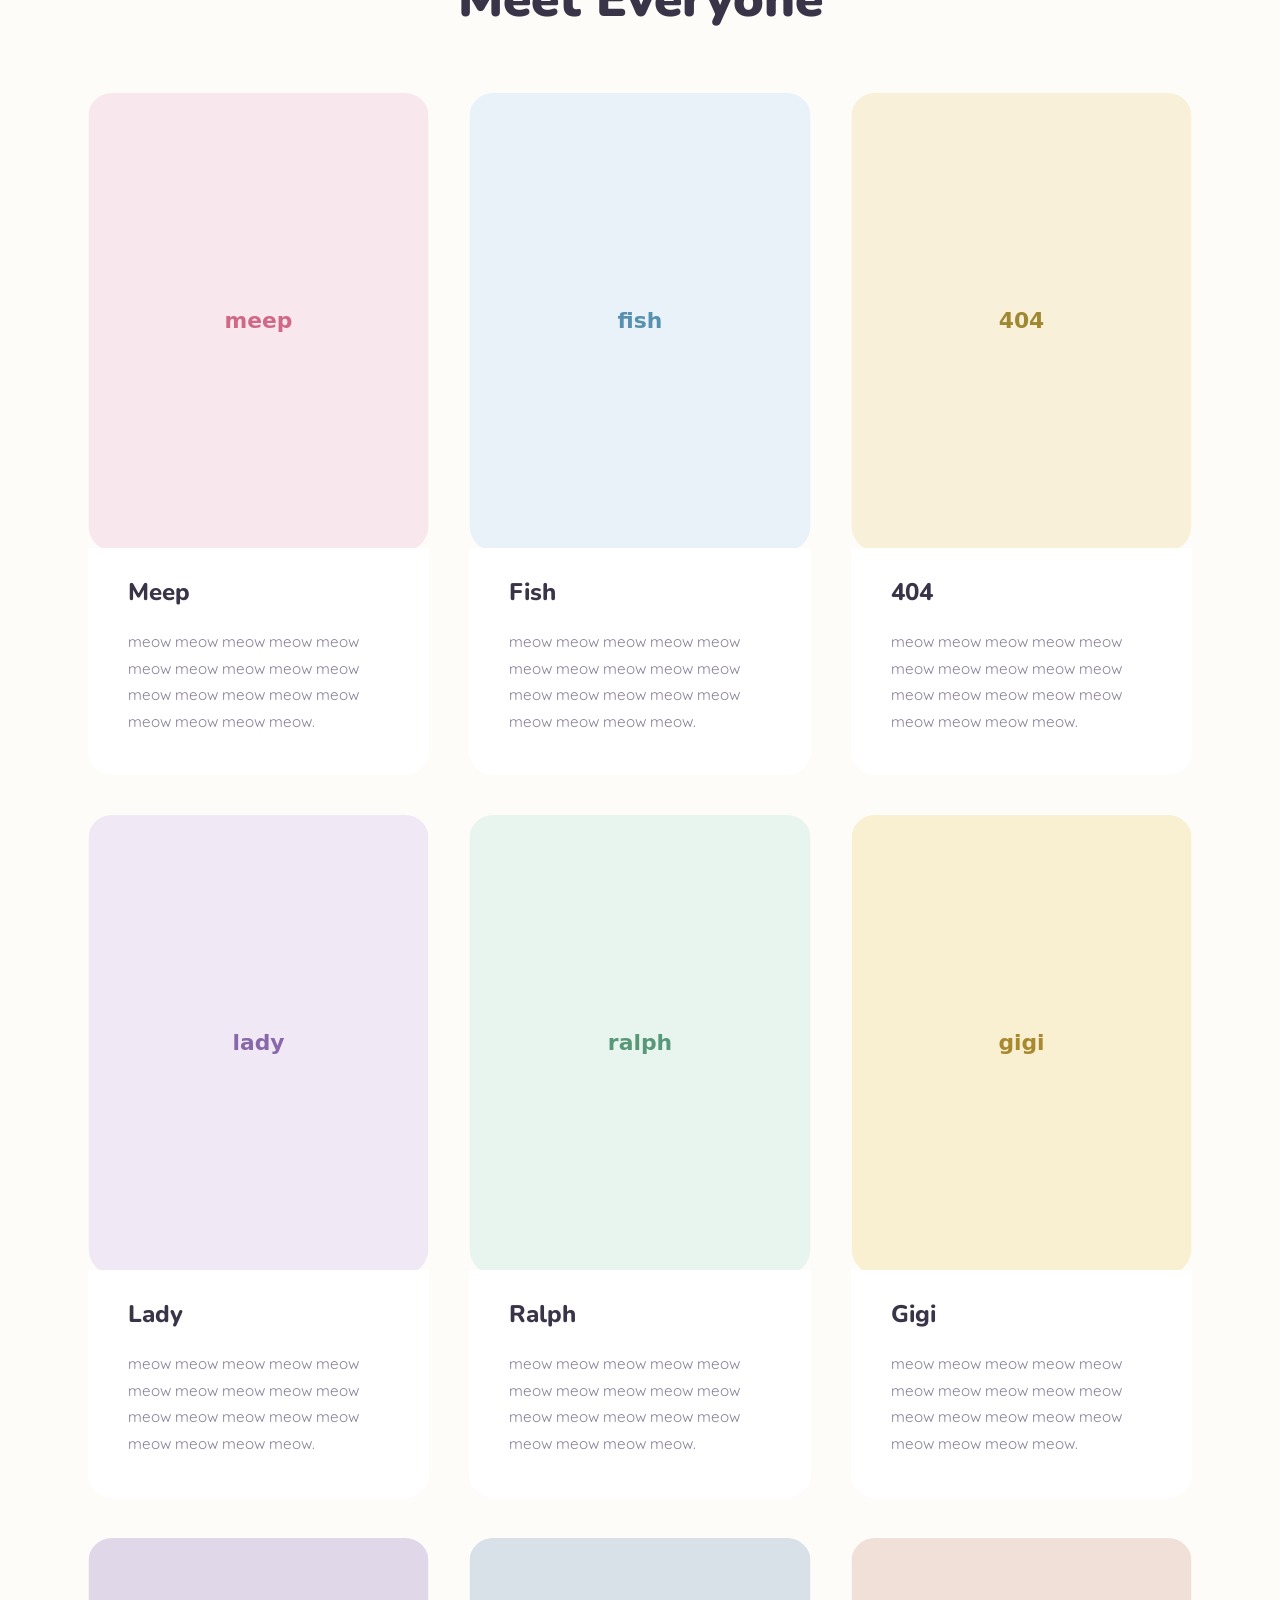
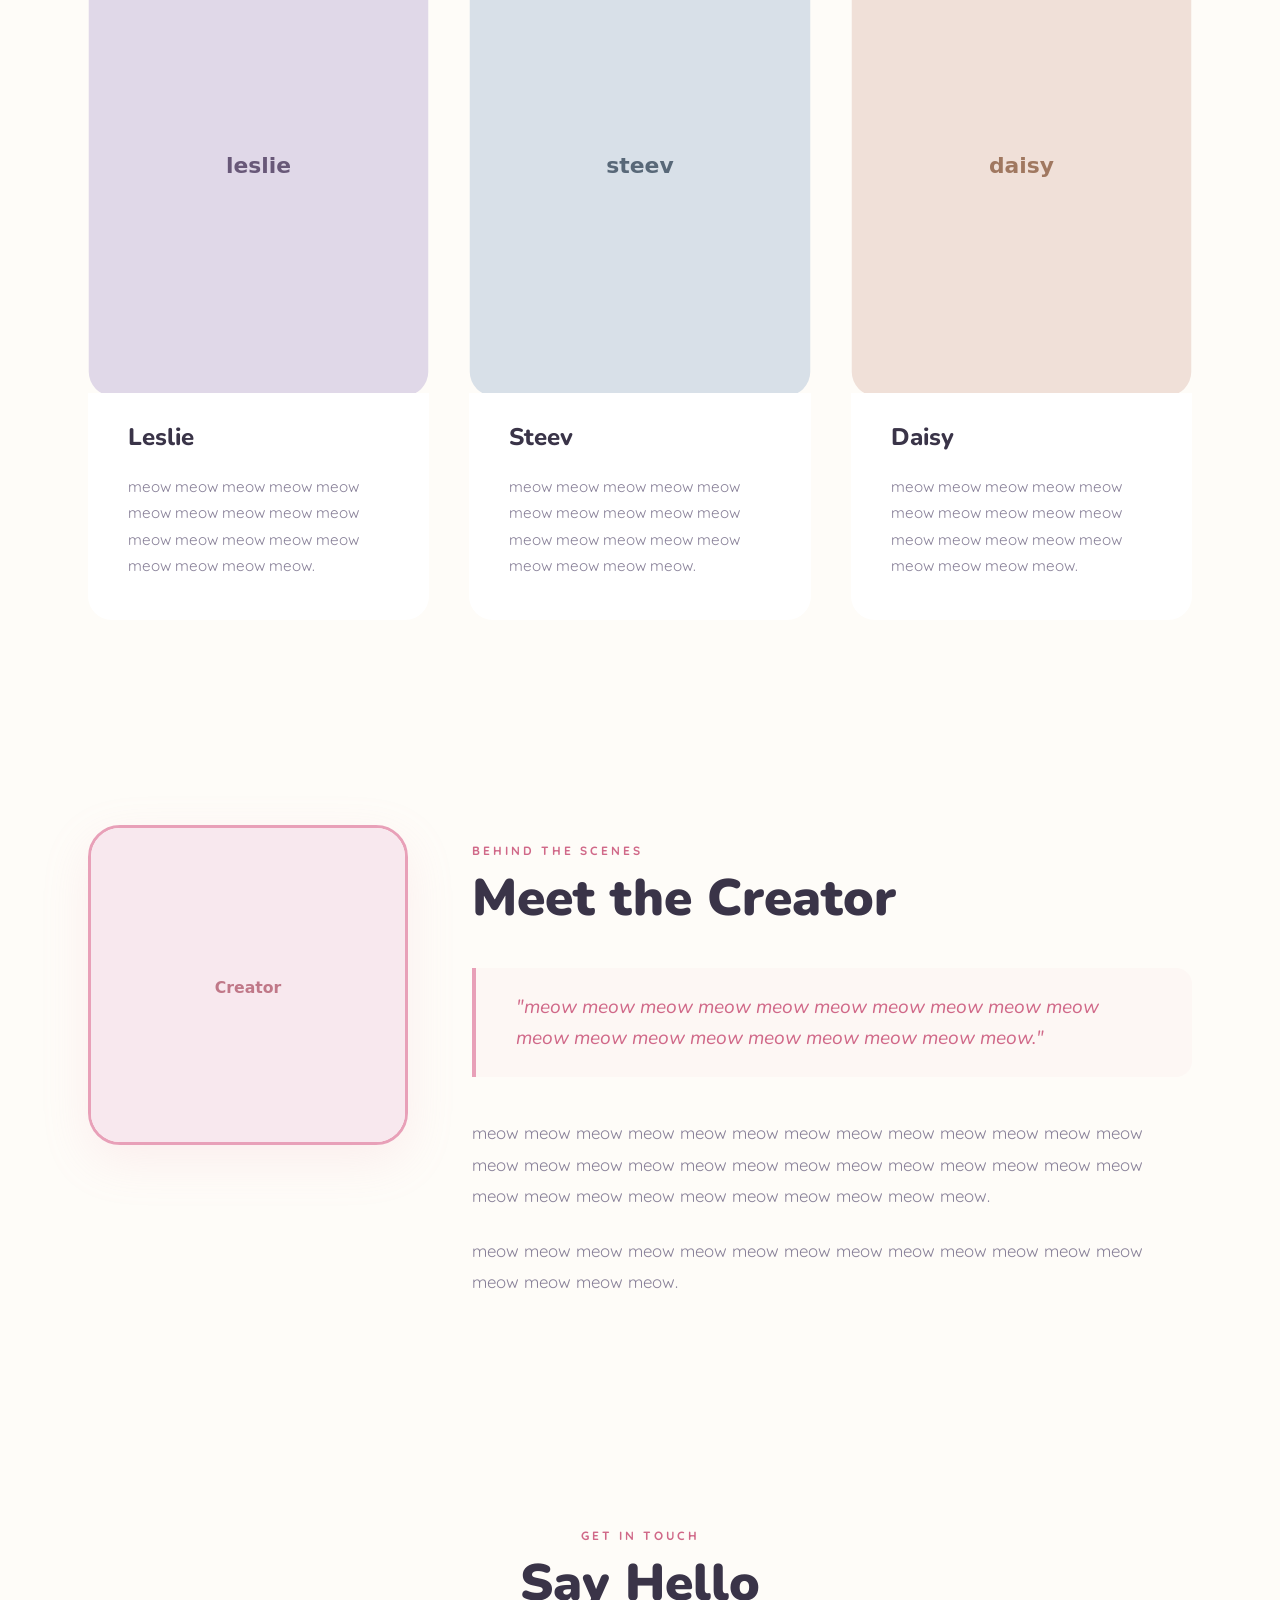
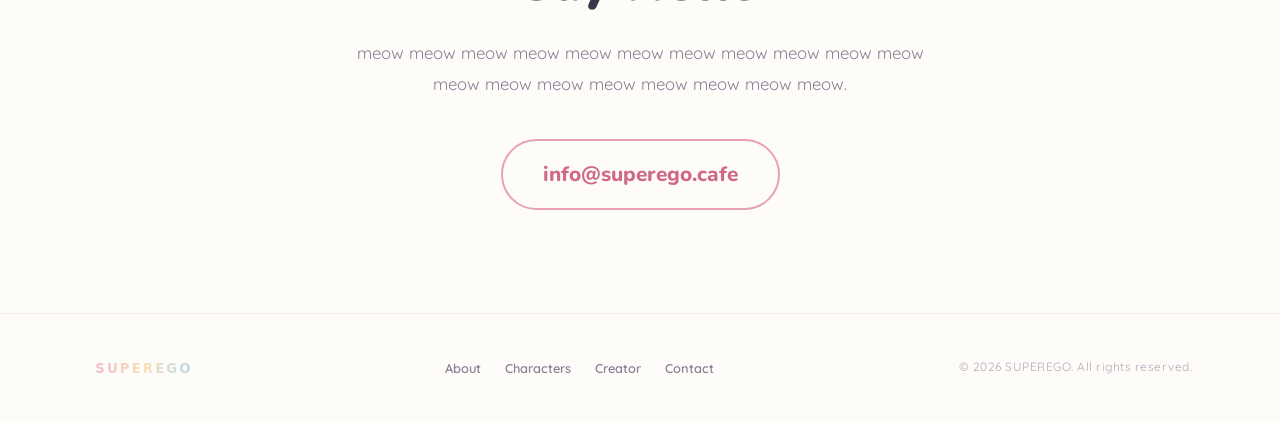
==== commit 289f4c47: "Replace all lorem ipsum with meow" ====
--- a/index.html
+++ b/index.html
@@ -38,7 +38,7 @@
           <span class="hero-line hero-line--1" aria-hidden="true">SUPER</span>
           <span class="hero-line hero-line--2" aria-hidden="true">EGO</span>
         </h1>
-        <p class="hero-tagline">Lorem ipsum dolor sit amet, consectetur adipiscing elit. Sed do eiusmod tempor incididunt ut labore et dolore magna aliqua.</p>
+        <p class="hero-tagline">meow meow meow meow meow meow meow meow meow meow meow meow meow meow meow meow meow meow meow.</p>
         <a href="#characters" class="hero-cta">Meet the Characters</a>
       </div>
       <div class="hero-artwork">
@@ -60,15 +60,15 @@
         <div class="about-layout">
           <div class="about-header reveal">
             <span class="section-eyebrow">About the Show</span>
-            <h2 class="section-title">Where Every<br>Thought Counts</h2>
+            <h2 class="section-title">me<br>ow</h2>
           </div>
           <div class="about-body reveal">
             <div class="about-columns">
               <div class="about-col">
-                <p>Lorem ipsum dolor sit amet, consectetur adipiscing elit. Sed do eiusmod tempor incididunt ut labore et dolore magna aliqua. Ut enim ad minim veniam, quis nostrud exercitation ullamco laboris nisi ut aliquip ex ea commodo consequat. Duis aute irure dolor in reprehenderit in voluptate velit esse cillum dolore eu fugiat nulla pariatur.</p>
+                <p>meow meow meow meow meow meow meow meow meow meow meow meow meow meow meow meow meow meow meow meow meow meow meow meow meow meow meow meow meow meow meow meow meow meow meow meow meow meow meow meow meow meow meow meow meow meow meow meow meow meow meow meow meow meow meow meow meow meow meow.</p>
               </div>
               <div class="about-col">
-                <p>Excepteur sint occaecat cupidatat non proident, sunt in culpa qui officia deserunt mollit anim id est laborum. Sed ut perspiciatis unde omnis iste natus error sit voluptatem accusantium doloremque laudantium.</p>
+                <p>meow meow meow meow meow meow meow meow meow meow meow meow meow meow meow meow meow meow meow meow meow meow meow meow meow meow meow meow meow meow meow meow meow meow meow meow.</p>
               </div>
             </div>
           </div>
@@ -85,39 +85,39 @@
         <div class="character-grid">
           <article class="character-card reveal" data-accent="pink">
             <div class="character-card-img"><img src="assets/characters/meep-placeholder.svg" alt="Meep" width="280" height="380" loading="lazy"></div>
-            <div class="character-card-body"><h3 class="character-card-name">Meep</h3><p class="character-card-desc">Lorem ipsum dolor sit amet, consectetur adipiscing elit. Sed do eiusmod tempor incididunt ut labore et dolore magna aliqua.</p></div>
+            <div class="character-card-body"><h3 class="character-card-name">Meep</h3><p class="character-card-desc">meow meow meow meow meow meow meow meow meow meow meow meow meow meow meow meow meow meow meow.</p></div>
           </article>
           <article class="character-card reveal" data-accent="blue">
             <div class="character-card-img"><img src="assets/characters/fish-placeholder.svg" alt="Fish" width="280" height="380" loading="lazy"></div>
-            <div class="character-card-body"><h3 class="character-card-name">Fish</h3><p class="character-card-desc">Lorem ipsum dolor sit amet, consectetur adipiscing elit. Sed do eiusmod tempor incididunt ut labore et dolore magna aliqua.</p></div>
+            <div class="character-card-body"><h3 class="character-card-name">Fish</h3><p class="character-card-desc">meow meow meow meow meow meow meow meow meow meow meow meow meow meow meow meow meow meow meow.</p></div>
           </article>
           <article class="character-card reveal" data-accent="yellow">
             <div class="character-card-img"><img src="assets/characters/404-placeholder.svg" alt="404" width="280" height="380" loading="lazy"></div>
-            <div class="character-card-body"><h3 class="character-card-name">404</h3><p class="character-card-desc">Lorem ipsum dolor sit amet, consectetur adipiscing elit. Sed do eiusmod tempor incididunt ut labore et dolore magna aliqua.</p></div>
+            <div class="character-card-body"><h3 class="character-card-name">404</h3><p class="character-card-desc">meow meow meow meow meow meow meow meow meow meow meow meow meow meow meow meow meow meow meow.</p></div>
           </article>
           <article class="character-card reveal" data-accent="lavender">
             <div class="character-card-img"><img src="assets/characters/lady-placeholder.svg" alt="Lady" width="280" height="380" loading="lazy"></div>
-            <div class="character-card-body"><h3 class="character-card-name">Lady</h3><p class="character-card-desc">Lorem ipsum dolor sit amet, consectetur adipiscing elit. Sed do eiusmod tempor incididunt ut labore et dolore magna aliqua.</p></div>
+            <div class="character-card-body"><h3 class="character-card-name">Lady</h3><p class="character-card-desc">meow meow meow meow meow meow meow meow meow meow meow meow meow meow meow meow meow meow meow.</p></div>
           </article>
           <article class="character-card reveal" data-accent="green">
             <div class="character-card-img"><img src="assets/characters/ralph-placeholder.svg" alt="Ralph" width="280" height="380" loading="lazy"></div>
-            <div class="character-card-body"><h3 class="character-card-name">Ralph</h3><p class="character-card-desc">Lorem ipsum dolor sit amet, consectetur adipiscing elit. Sed do eiusmod tempor incididunt ut labore et dolore magna aliqua.</p></div>
+            <div class="character-card-body"><h3 class="character-card-name">Ralph</h3><p class="character-card-desc">meow meow meow meow meow meow meow meow meow meow meow meow meow meow meow meow meow meow meow.</p></div>
           </article>
           <article class="character-card reveal" data-accent="gold">
             <div class="character-card-img"><img src="assets/characters/gigi-placeholder.svg" alt="Gigi" width="280" height="380" loading="lazy"></div>
-            <div class="character-card-body"><h3 class="character-card-name">Gigi</h3><p class="character-card-desc">Lorem ipsum dolor sit amet, consectetur adipiscing elit. Sed do eiusmod tempor incididunt ut labore et dolore magna aliqua.</p></div>
+            <div class="character-card-body"><h3 class="character-card-name">Gigi</h3><p class="character-card-desc">meow meow meow meow meow meow meow meow meow meow meow meow meow meow meow meow meow meow meow.</p></div>
           </article>
           <article class="character-card reveal" data-accent="pink">
             <div class="character-card-img"><img src="assets/characters/leslie-placeholder.svg" alt="Leslie" width="280" height="380" loading="lazy"></div>
-            <div class="character-card-body"><h3 class="character-card-name">Leslie</h3><p class="character-card-desc">Lorem ipsum dolor sit amet, consectetur adipiscing elit. Sed do eiusmod tempor incididunt ut labore et dolore magna aliqua.</p></div>
+            <div class="character-card-body"><h3 class="character-card-name">Leslie</h3><p class="character-card-desc">meow meow meow meow meow meow meow meow meow meow meow meow meow meow meow meow meow meow meow.</p></div>
           </article>
           <article class="character-card reveal" data-accent="blue">
             <div class="character-card-img"><img src="assets/characters/steev-placeholder.svg" alt="Steev" width="280" height="380" loading="lazy"></div>
-            <div class="character-card-body"><h3 class="character-card-name">Steev</h3><p class="character-card-desc">Lorem ipsum dolor sit amet, consectetur adipiscing elit. Sed do eiusmod tempor incididunt ut labore et dolore magna aliqua.</p></div>
+            <div class="character-card-body"><h3 class="character-card-name">Steev</h3><p class="character-card-desc">meow meow meow meow meow meow meow meow meow meow meow meow meow meow meow meow meow meow meow.</p></div>
           </article>
           <article class="character-card reveal" data-accent="yellow">
             <div class="character-card-img"><img src="assets/characters/daisy-placeholder.svg" alt="Daisy" width="280" height="380" loading="lazy"></div>
-            <div class="character-card-body"><h3 class="character-card-name">Daisy</h3><p class="character-card-desc">Lorem ipsum dolor sit amet, consectetur adipiscing elit. Sed do eiusmod tempor incididunt ut labore et dolore magna aliqua.</p></div>
+            <div class="character-card-body"><h3 class="character-card-name">Daisy</h3><p class="character-card-desc">meow meow meow meow meow meow meow meow meow meow meow meow meow meow meow meow meow meow meow.</p></div>
           </article>
         </div>
       </div>
@@ -132,9 +132,9 @@
           <div class="creator-content reveal">
             <span class="section-eyebrow">Behind the Scenes</span>
             <h2 class="section-title">Meet the Creator</h2>
-            <blockquote class="creator-quote"><p>"Lorem ipsum dolor sit amet, consectetur adipiscing elit. Sed do eiusmod tempor incididunt ut labore et dolore magna aliqua."</p></blockquote>
-            <p class="creator-bio">Ut enim ad minim veniam, quis nostrud exercitation ullamco laboris nisi ut aliquip ex ea commodo consequat. Duis aute irure dolor in reprehenderit in voluptate velit esse cillum dolore eu fugiat nulla pariatur.</p>
-            <p class="creator-bio">Sed ut perspiciatis unde omnis iste natus error sit voluptatem accusantium doloremque laudantium, totam rem aperiam.</p>
+            <blockquote class="creator-quote"><p>"meow meow meow meow meow meow meow meow meow meow meow meow meow meow meow meow meow meow meow."</p></blockquote>
+            <p class="creator-bio">meow meow meow meow meow meow meow meow meow meow meow meow meow meow meow meow meow meow meow meow meow meow meow meow meow meow meow meow meow meow meow meow meow meow meow meow.</p>
+            <p class="creator-bio">meow meow meow meow meow meow meow meow meow meow meow meow meow meow meow meow meow.</p>
           </div>
         </div>
       </div>
@@ -145,7 +145,7 @@
         <div class="contact-layout reveal">
           <span class="section-eyebrow">Get in Touch</span>
           <h2 class="section-title">Say Hello</h2>
-          <p class="contact-text">Lorem ipsum dolor sit amet, consectetur adipiscing elit. Sed do eiusmod tempor incididunt ut labore et dolore magna aliqua.</p>
+          <p class="contact-text">meow meow meow meow meow meow meow meow meow meow meow meow meow meow meow meow meow meow meow.</p>
           <a href="mailto:info@superego.cafe" class="contact-email">info@superego.cafe</a>
         </div>
       </div>
@@ -169,4 +169,4 @@
 
   <script src="script.js"></script>
 </body>
-</html>+</html>
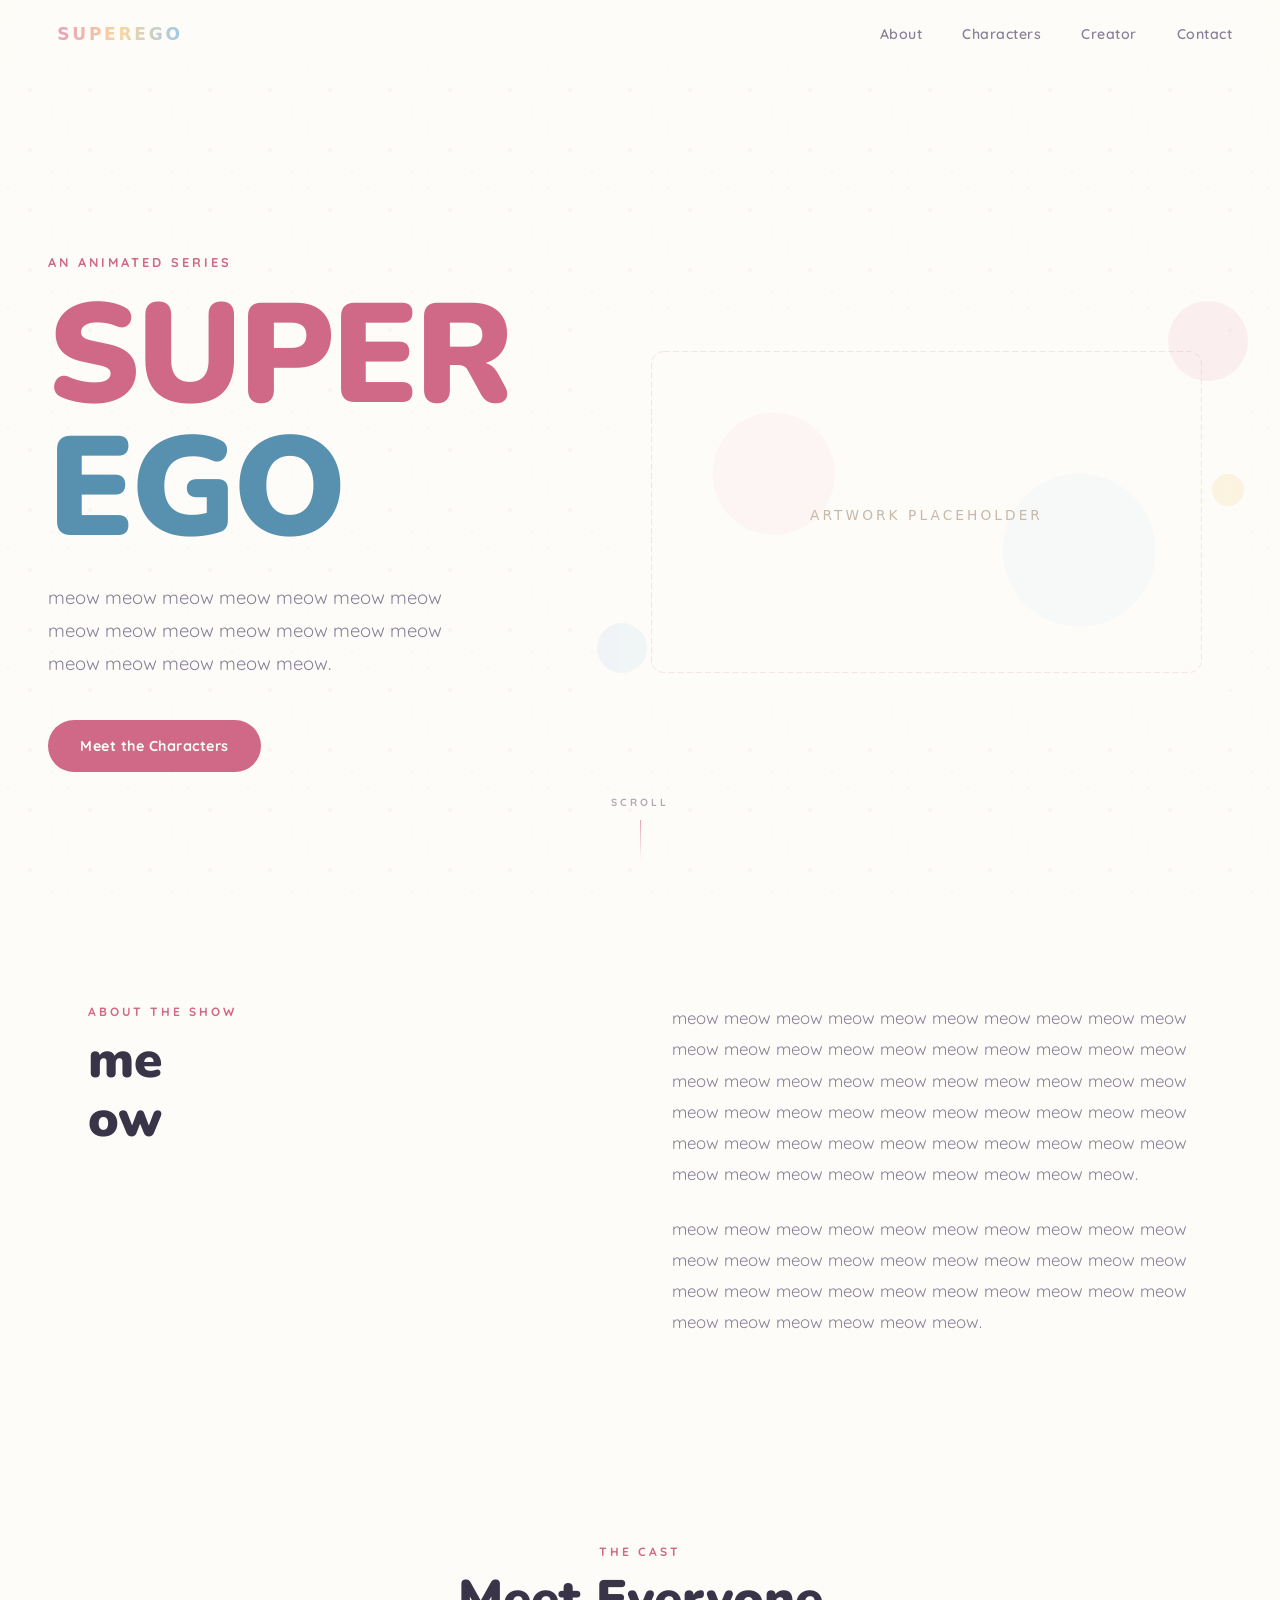
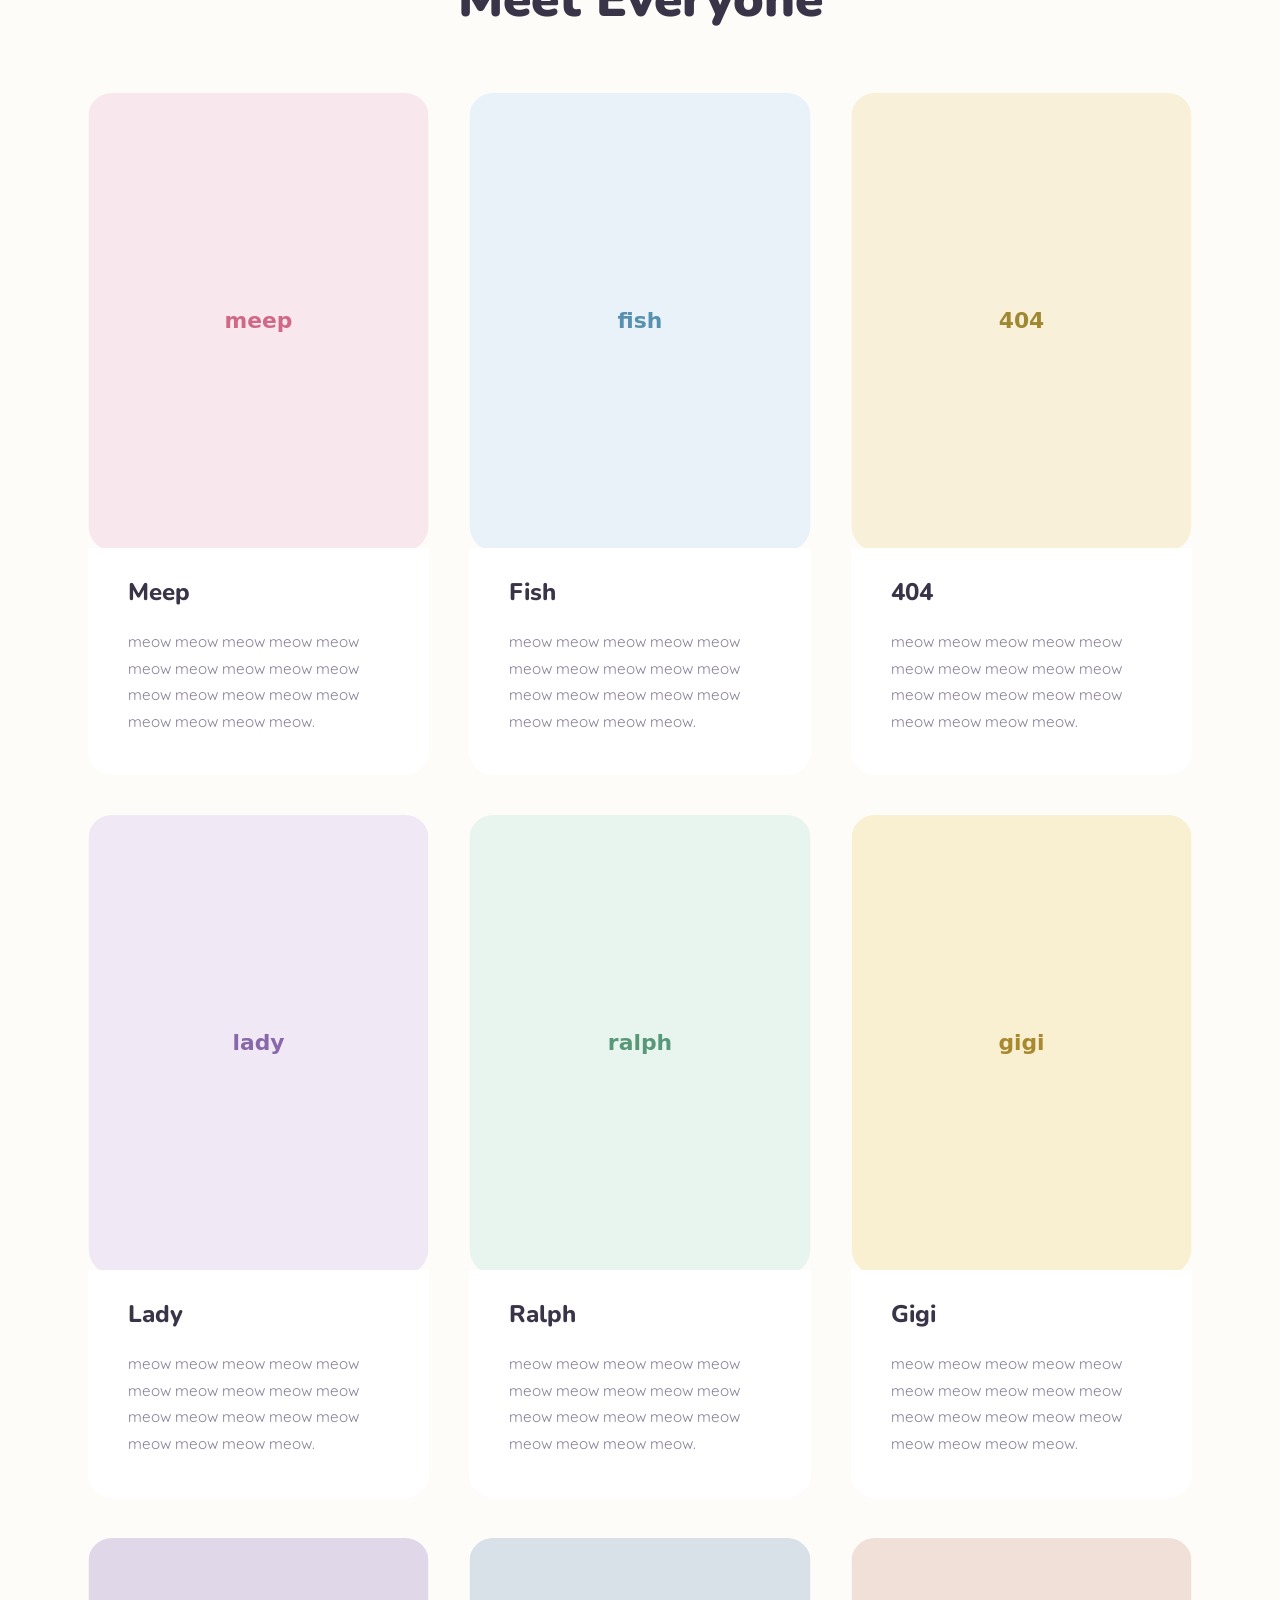
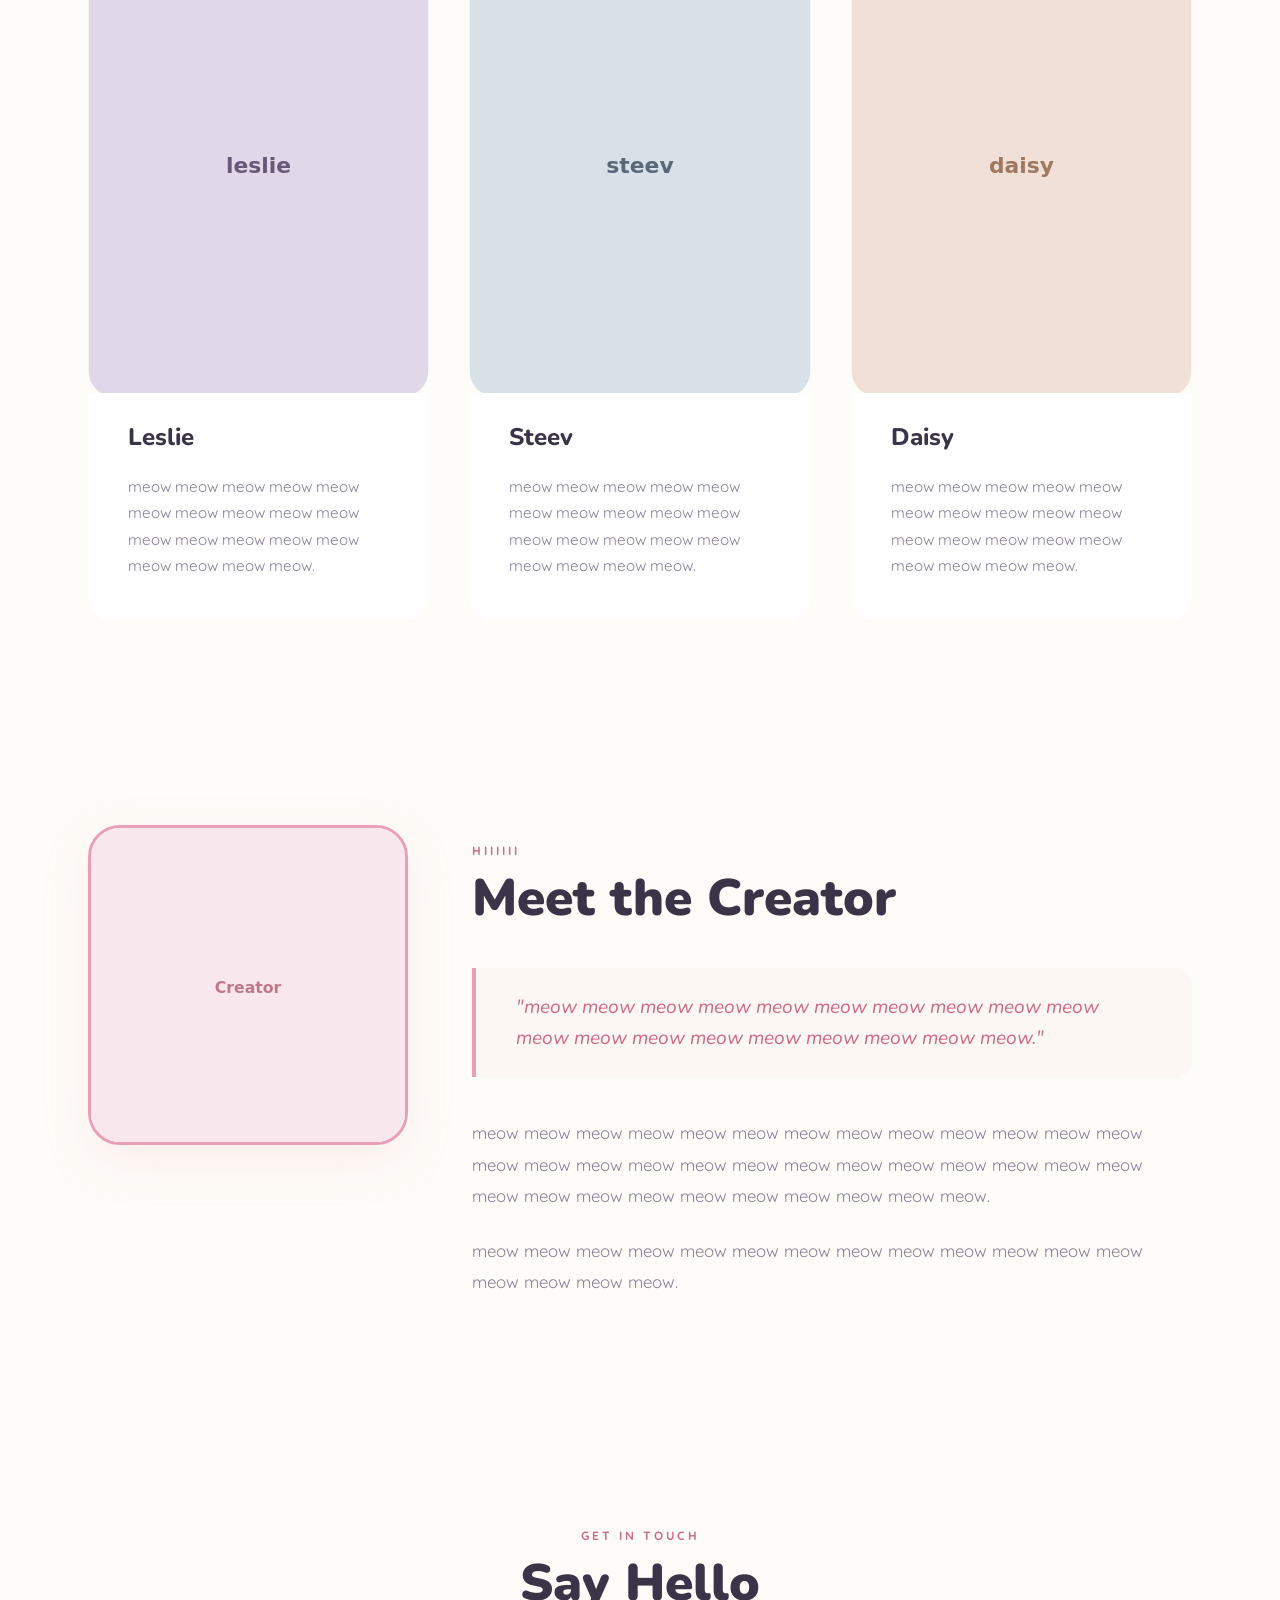
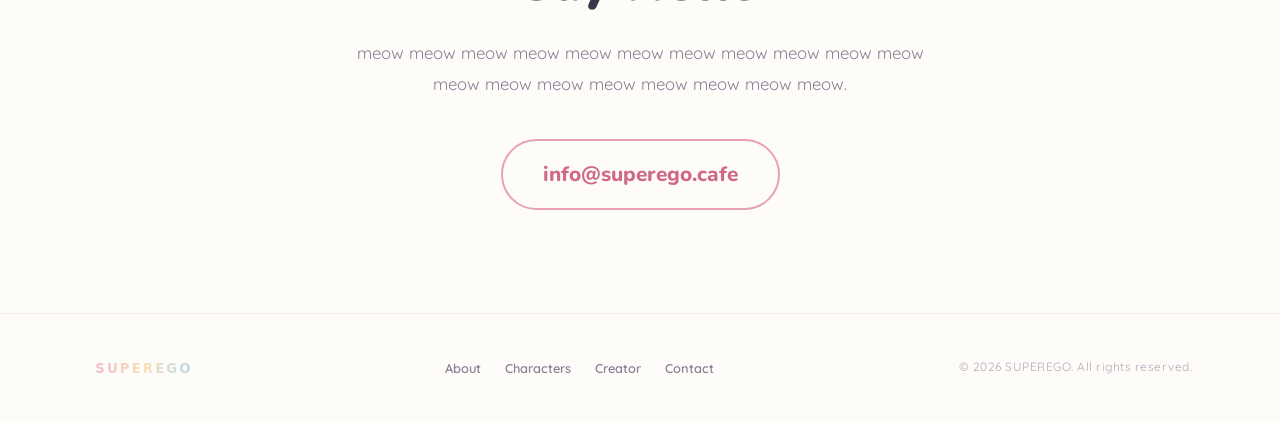
==== commit cc248a9f: "Replace 'Behind the Scenes' with 'hiiiiii'" ====
--- a/index.html
+++ b/index.html
@@ -130,7 +130,7 @@
             <img src="assets/creator-placeholder.svg" alt="Illustration of the creator" width="320" height="320">
           </div>
           <div class="creator-content reveal">
-            <span class="section-eyebrow">Behind the Scenes</span>
+            <span class="section-eyebrow">hiiiiii</span>
             <h2 class="section-title">Meet the Creator</h2>
             <blockquote class="creator-quote"><p>"meow meow meow meow meow meow meow meow meow meow meow meow meow meow meow meow meow meow meow."</p></blockquote>
             <p class="creator-bio">meow meow meow meow meow meow meow meow meow meow meow meow meow meow meow meow meow meow meow meow meow meow meow meow meow meow meow meow meow meow meow meow meow meow meow meow.</p>
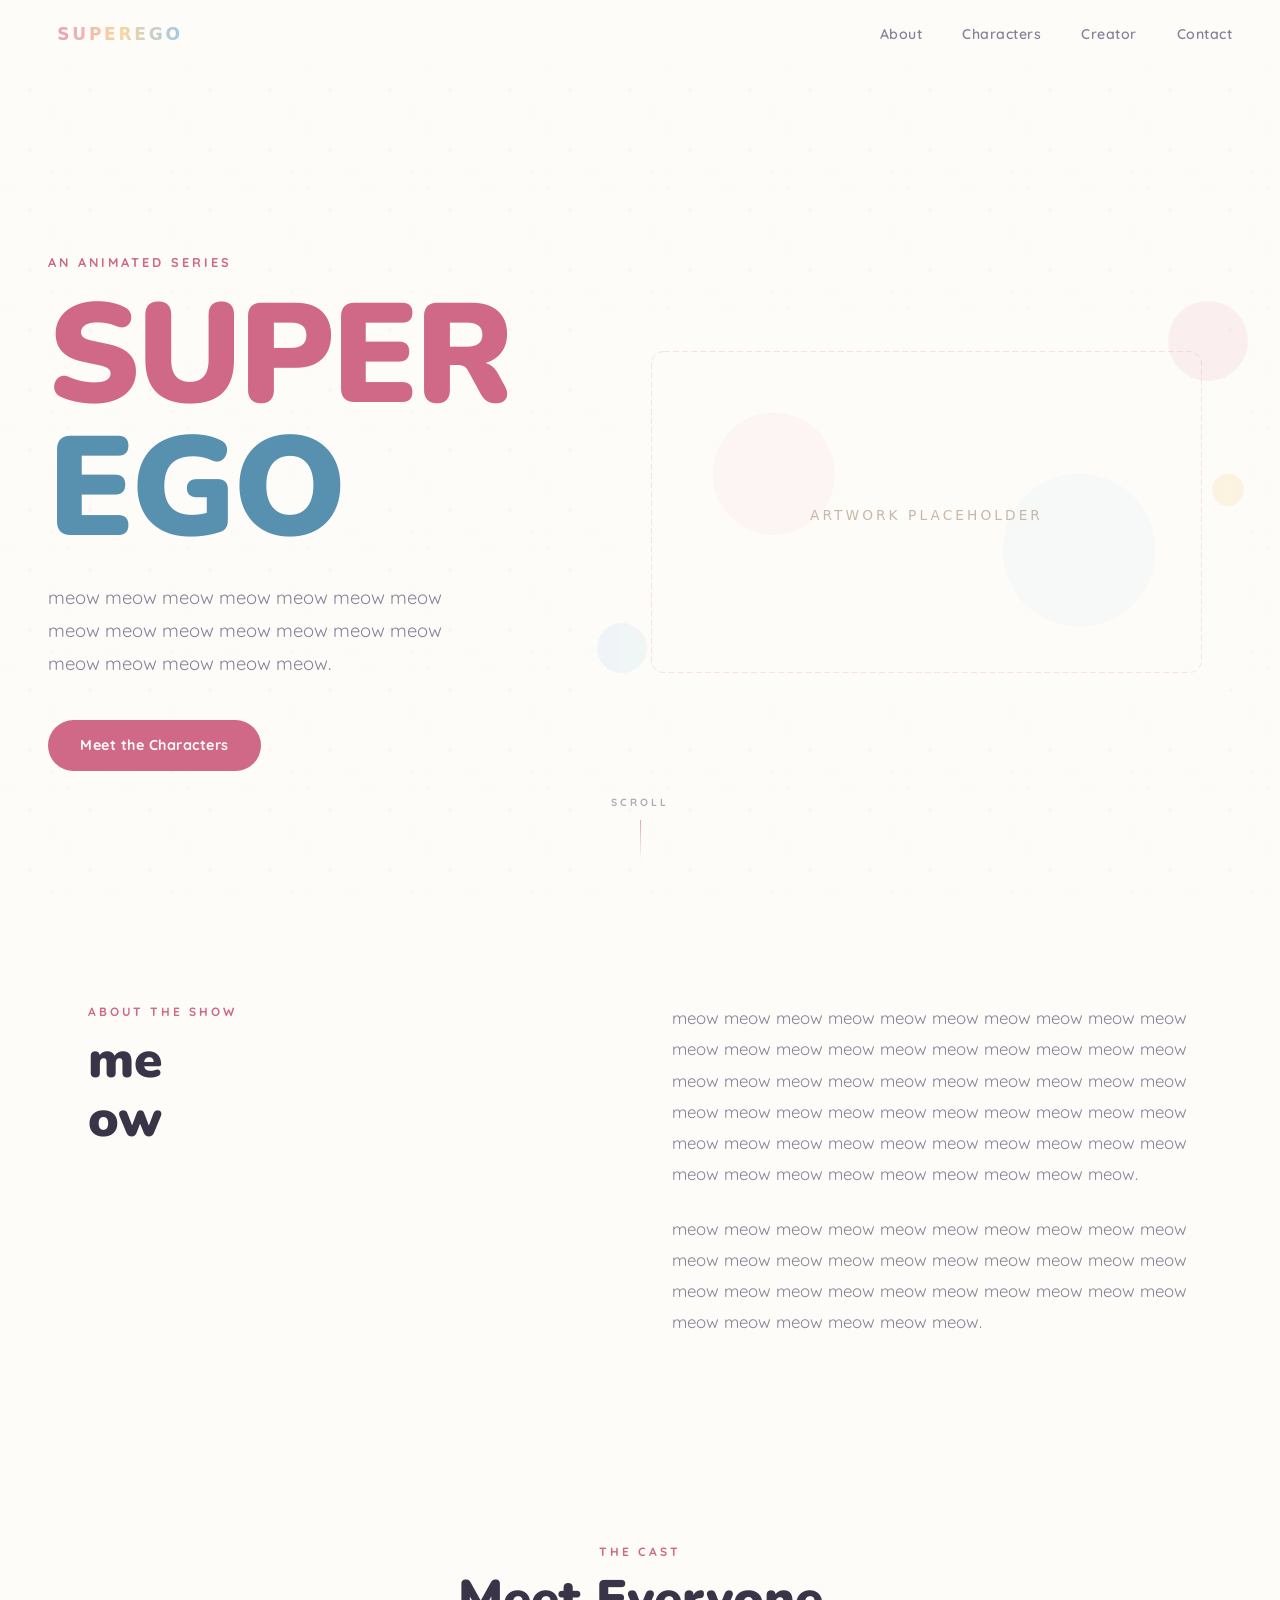
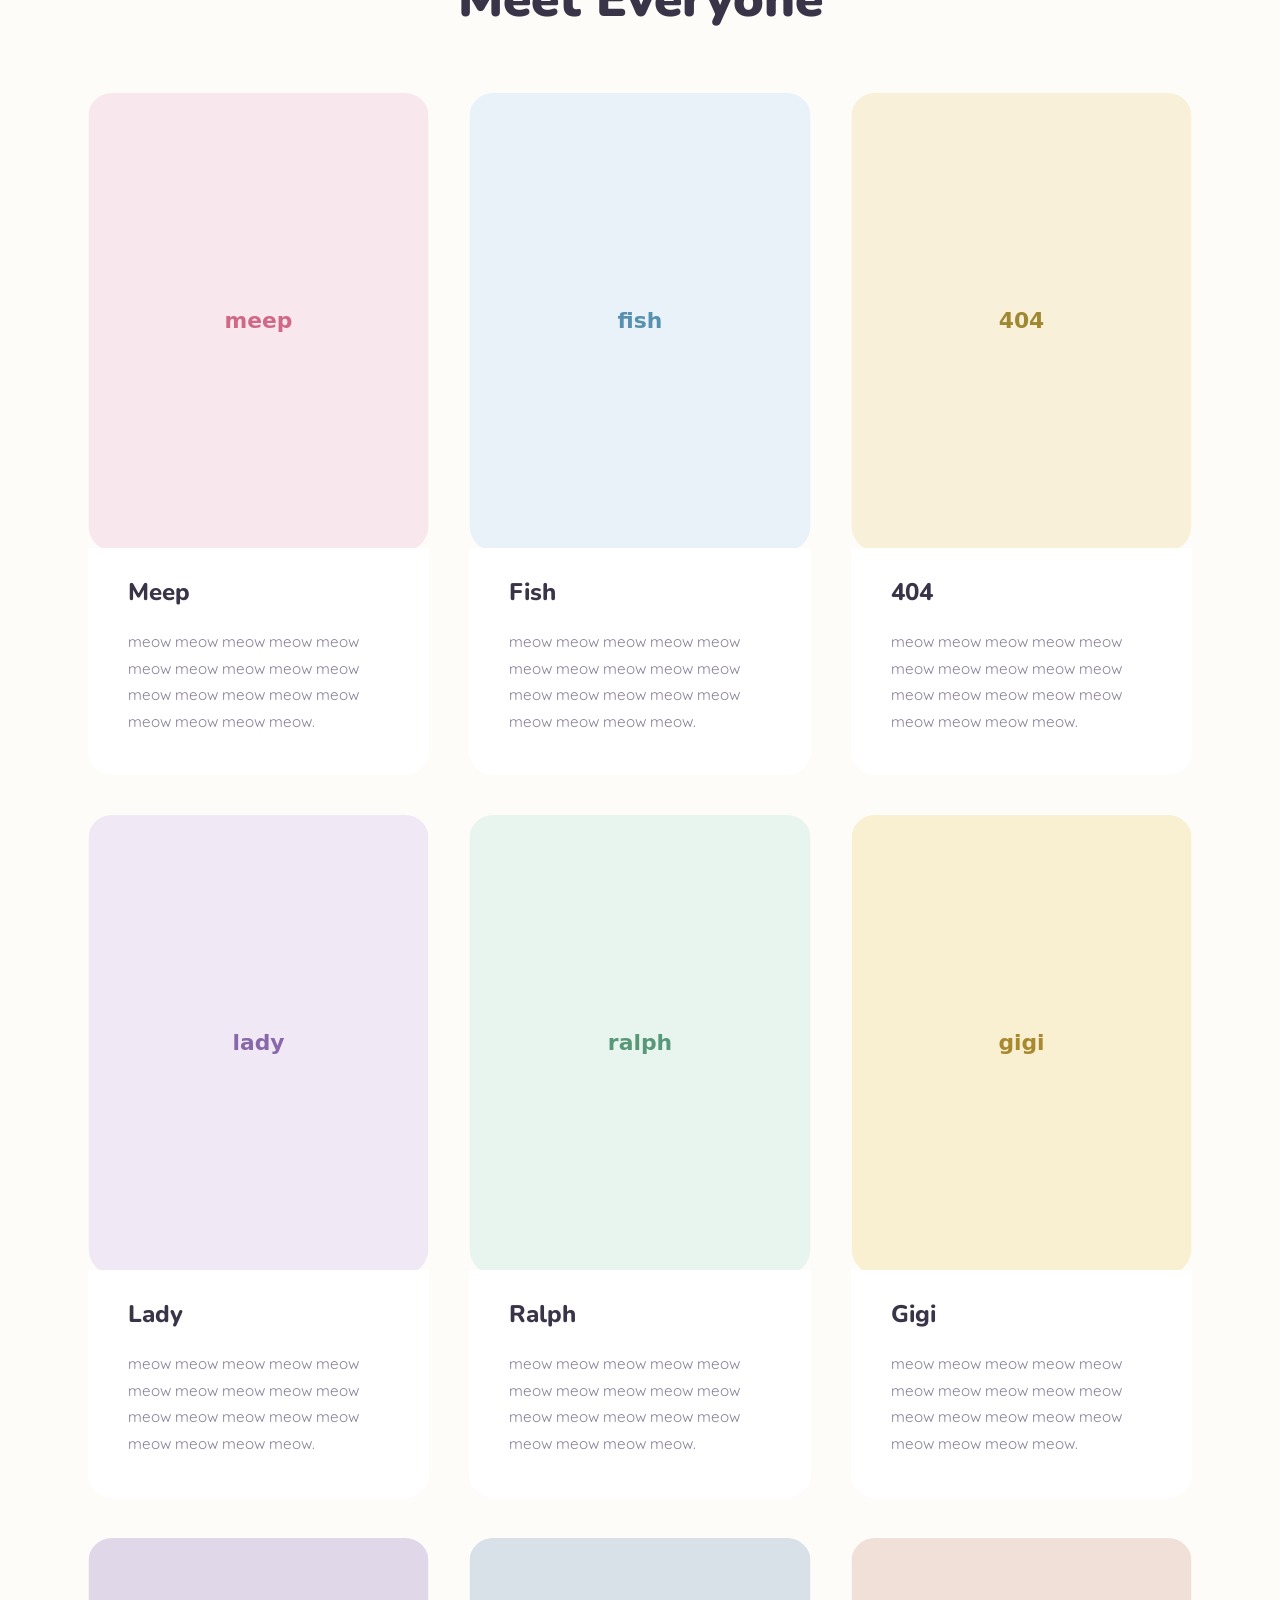
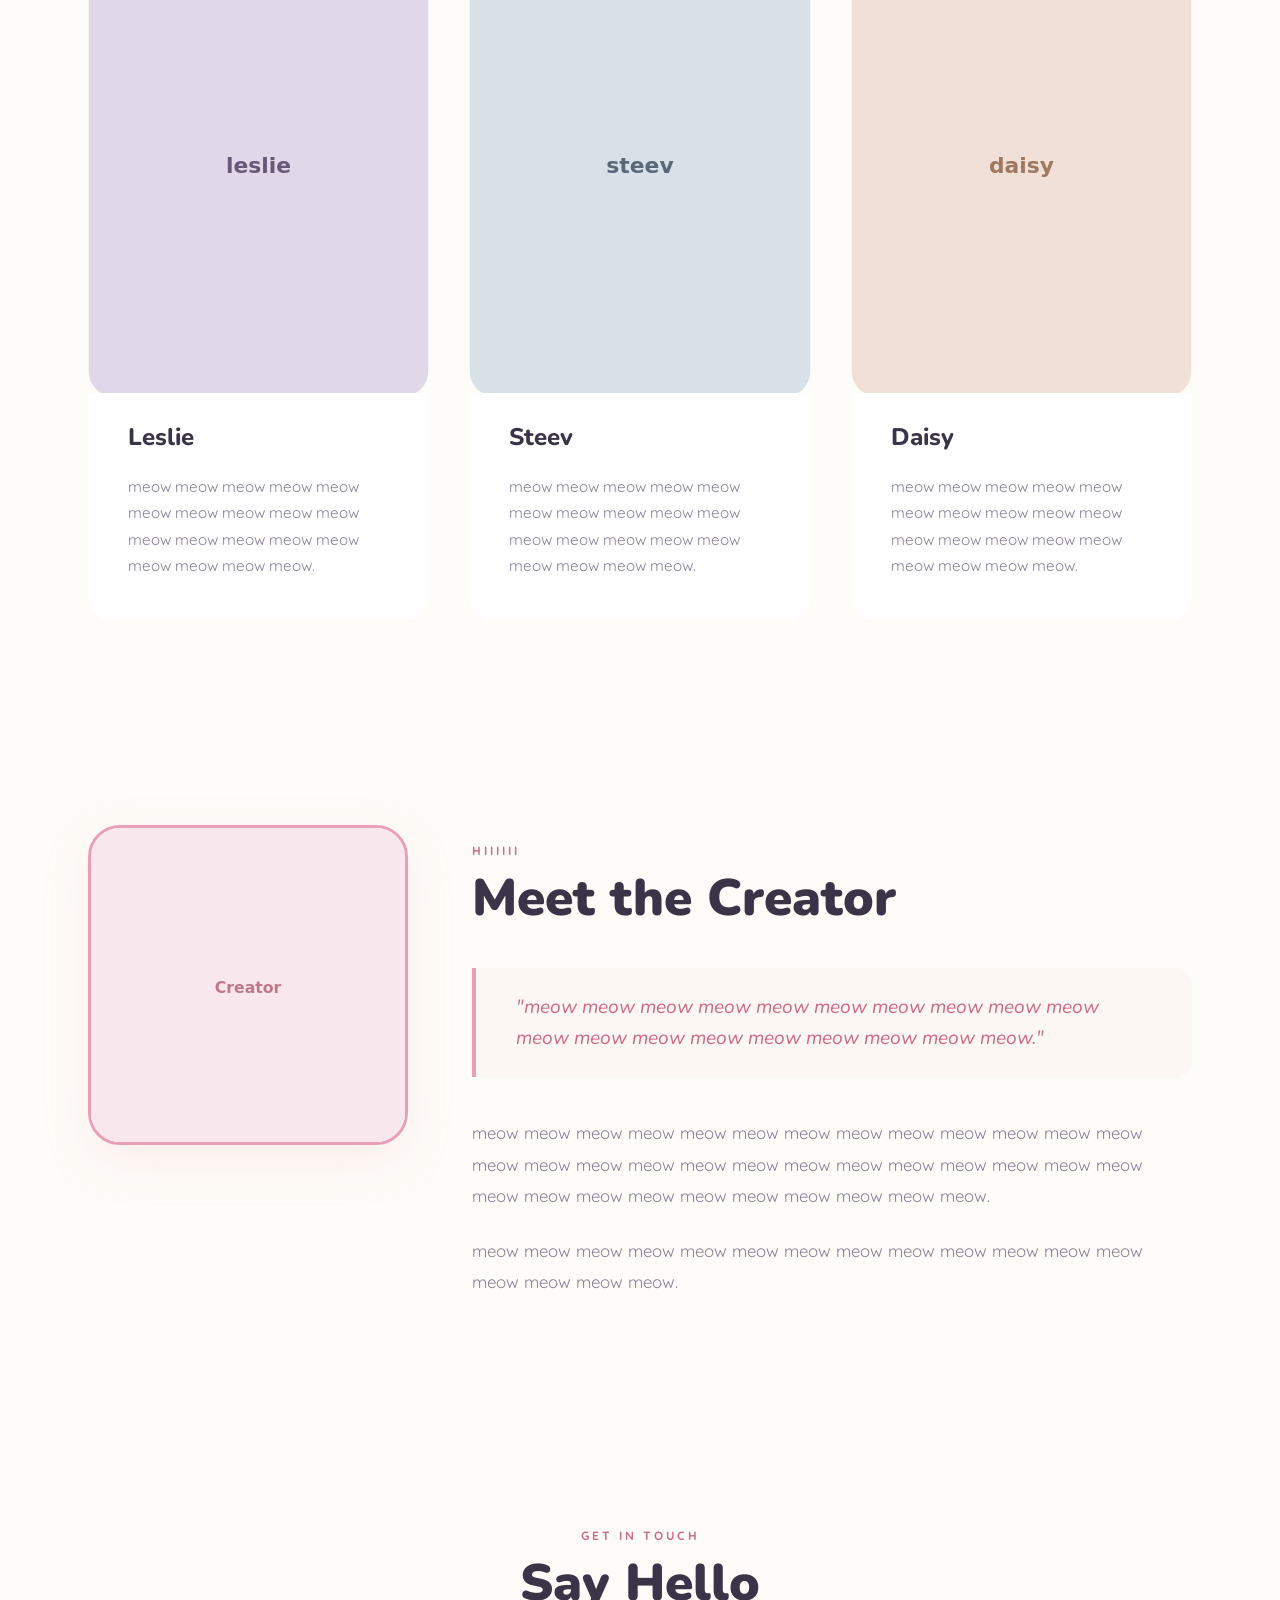
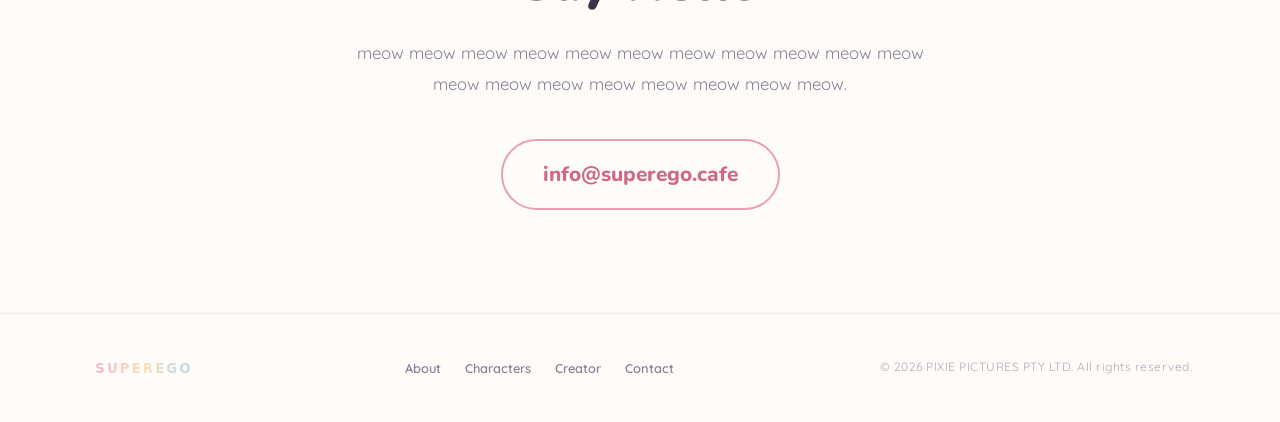
==== commit 8b4e5595: "Update copyright to PIXIE PICTURES PTY LTD" ====
--- a/index.html
+++ b/index.html
@@ -163,7 +163,7 @@
           <li><a href="#contact">Contact</a></li>
         </ul>
       </nav>
-      <p class="footer-copy">&copy; 2026 SUPEREGO. All rights reserved.</p>
+      <p class="footer-copy">&copy; 2026 PIXIE PICTURES PTY LTD. All rights reserved.</p>
     </div>
   </footer>
 
